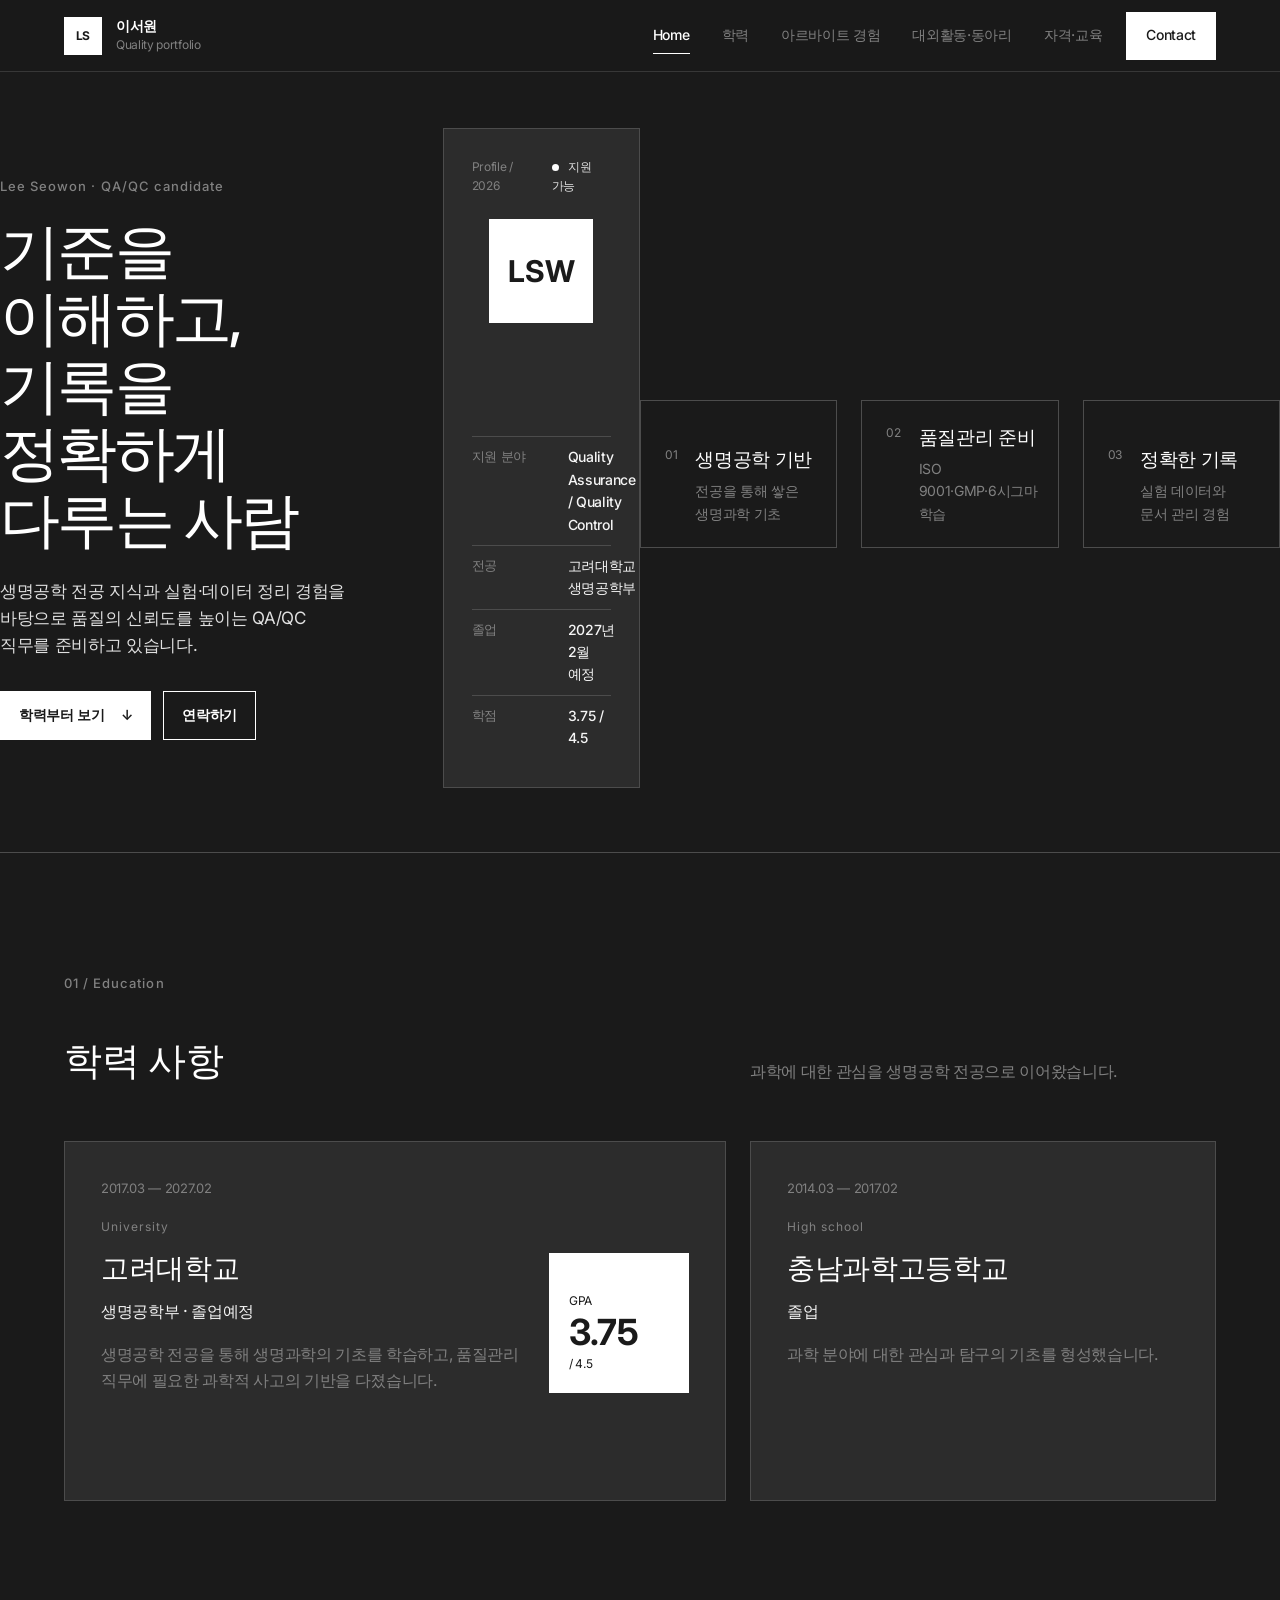
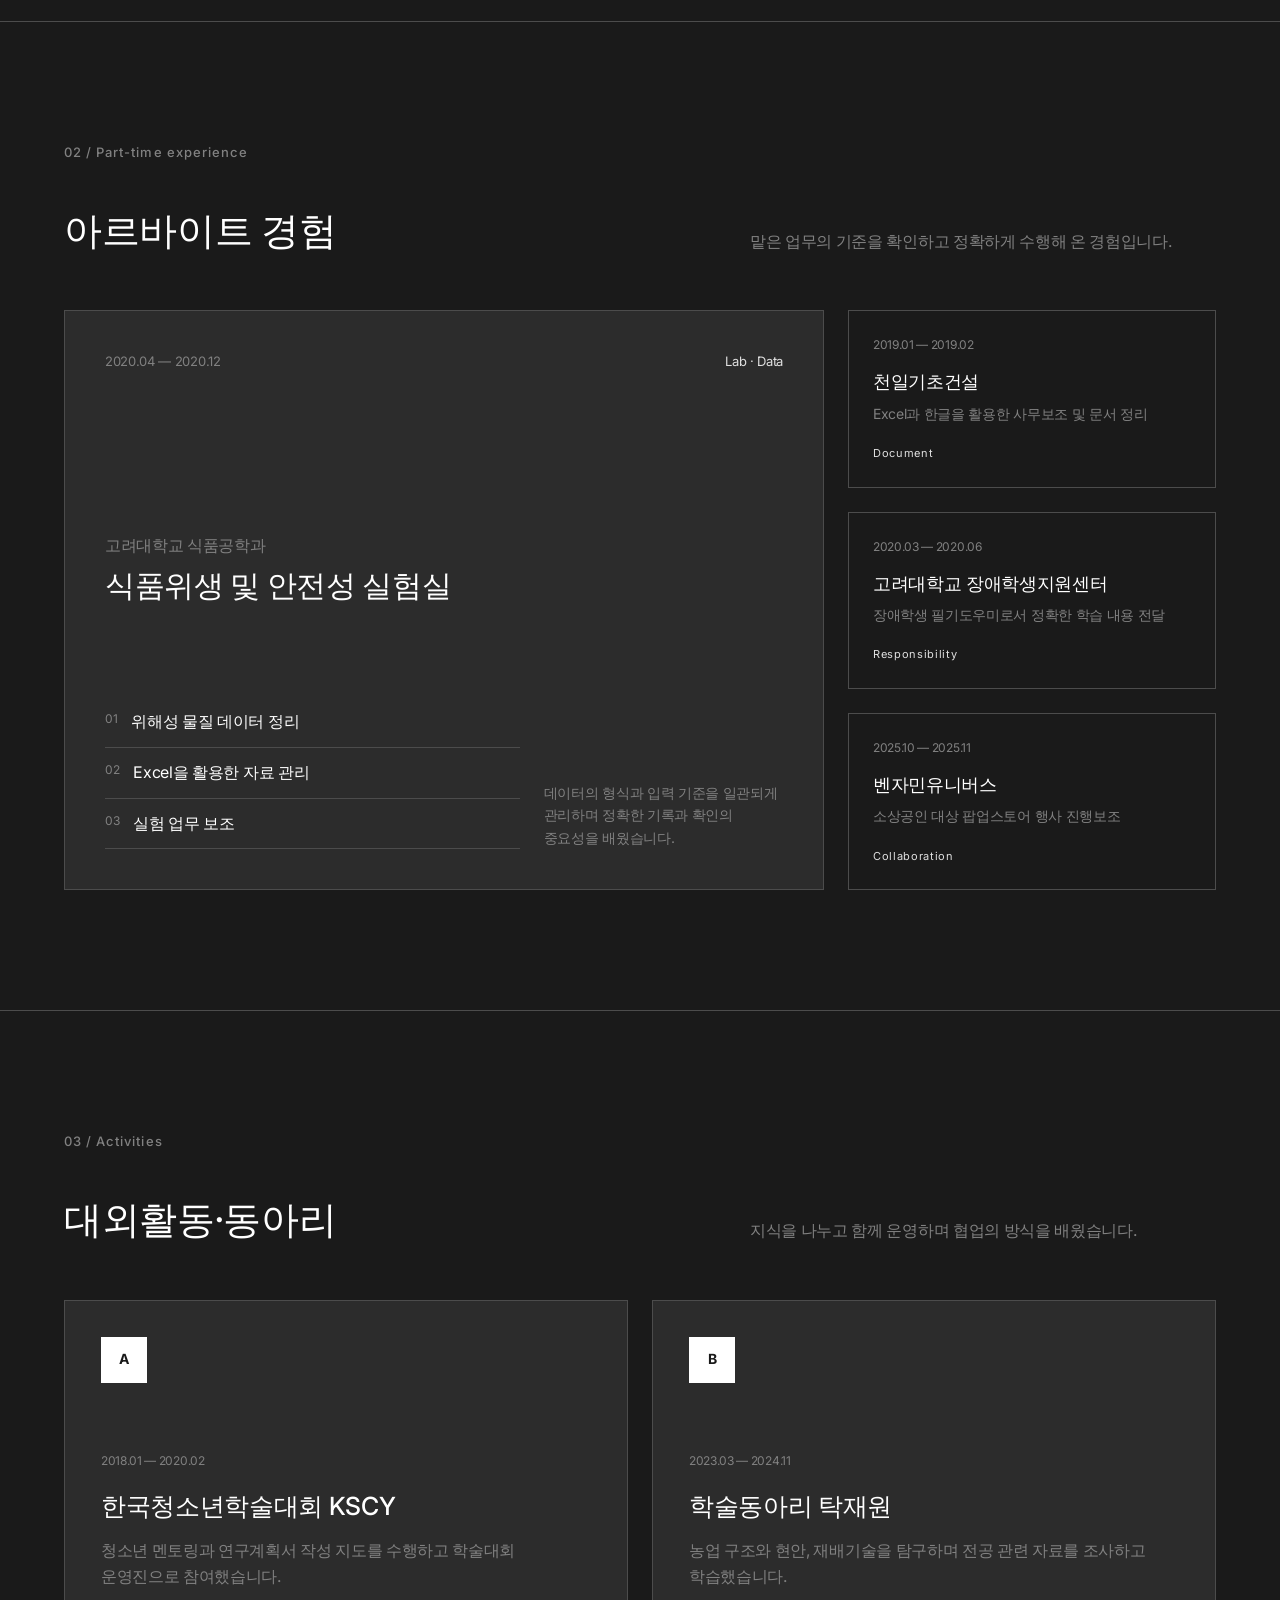
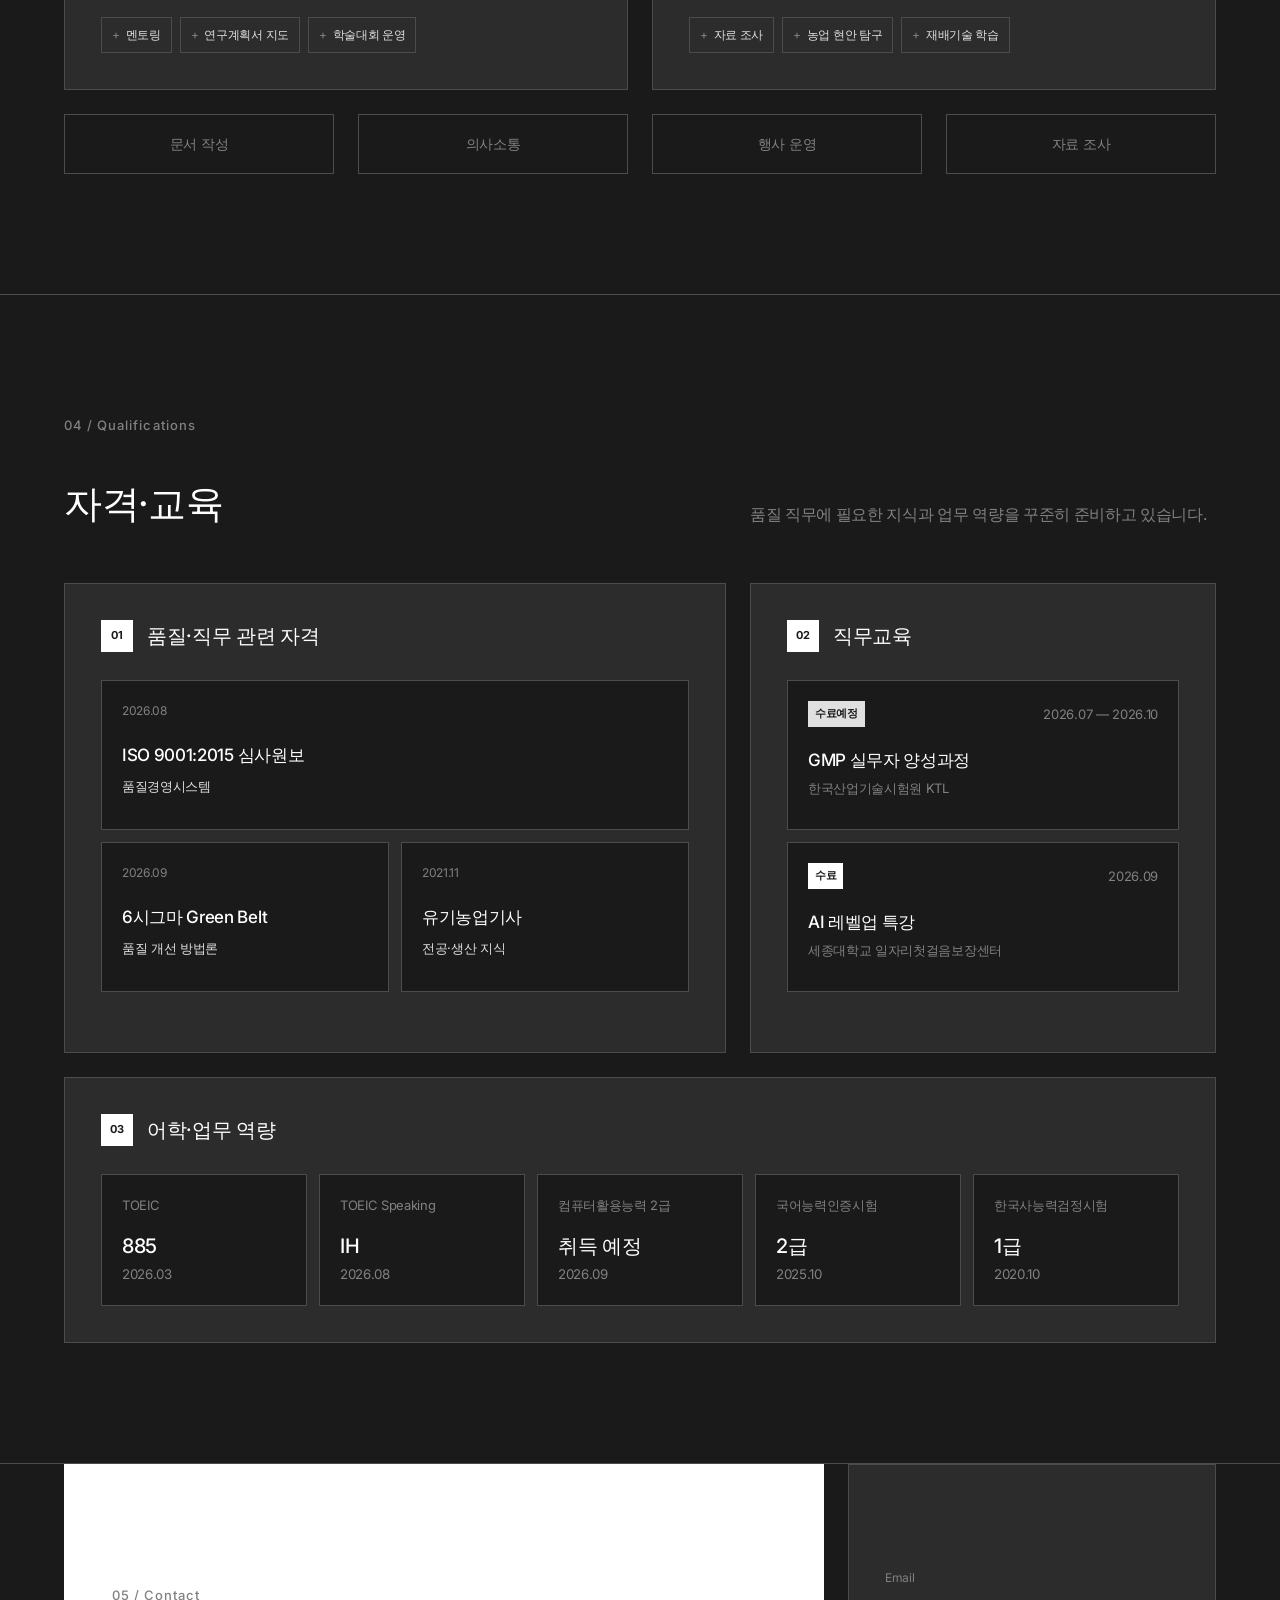
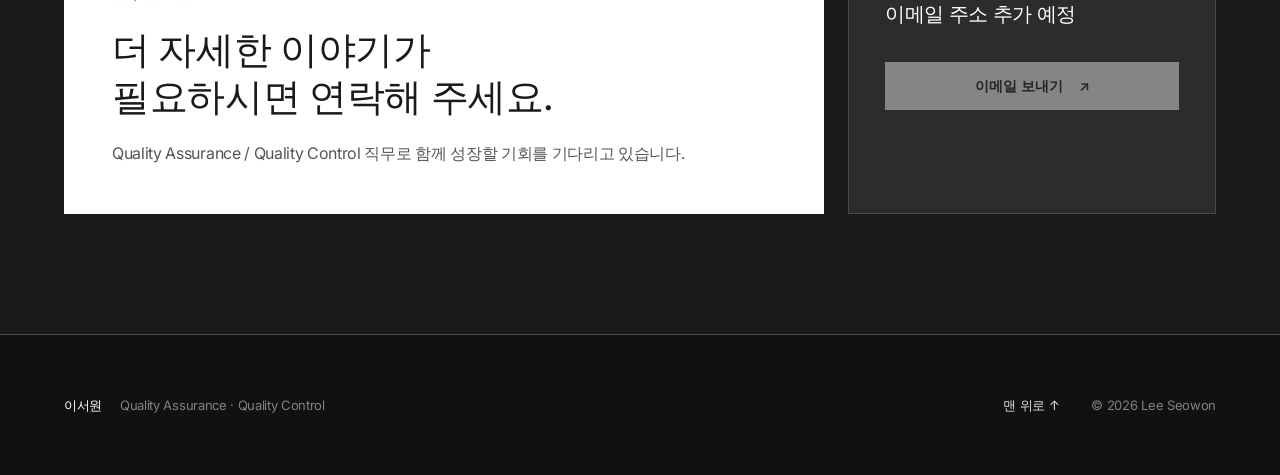
==== index.html @ 389396b2 "first" ====
<!doctype html>
<html lang="ko">
  <head>
    <meta charset="UTF-8" />
    <meta name="viewport" content="width=device-width, initial-scale=1.0" />
    <meta
      name="description"
      content="생명공학 전공과 품질 관련 교육을 바탕으로 QA/QC 직무를 준비하는 이서원의 포트폴리오입니다."
    />
    <meta name="theme-color" content="#1a1a1a" />
    <title>이서원 | QA/QC Portfolio</title>
    <link rel="preconnect" href="https://fonts.googleapis.com" />
    <link rel="preconnect" href="https://fonts.gstatic.com" crossorigin />
    <link
      href="https://fonts.googleapis.com/css2?family=Inter:wght@400;500;600;700&display=swap"
      rel="stylesheet"
    />
    <link rel="stylesheet" href="./styles.css?v=6" />
    <script src="./script.js?v=6" defer></script>
  </head>
  <body>
    <a class="skip-link" href="#main">본문으로 바로가기</a>
    <div class="reading-progress" aria-hidden="true"><span></span></div>

    <header class="site-header" id="top">
      <div class="header-inner">
        <a class="brand" href="#home" aria-label="홈으로 이동">
          <span class="brand-mark" aria-hidden="true">LS</span>
          <span class="brand-text">
            <strong>이서원</strong>
            <small>Quality portfolio</small>
          </span>
        </a>

        <button
          class="menu-toggle"
          type="button"
          aria-expanded="false"
          aria-controls="primary-navigation"
          aria-label="메뉴 열기"
        >
          <span></span><span></span>
        </button>

        <nav class="primary-nav" id="primary-navigation" aria-label="주요 메뉴">
          <a href="#home" class="active">Home</a>
          <a href="#education">학력</a>
          <a href="#experience">아르바이트 경험</a>
          <a href="#activities">대외활동·동아리</a>
          <a href="#qualifications">자격·교육</a>
          <a class="nav-contact" href="#contact">Contact</a>
        </nav>
      </div>
    </header>

    <main id="main">
      <!-- 01. HOME -->
      <section class="hero section-anchor" id="home" data-section="home">
        <div class="hero-grid" aria-hidden="true"></div>
        <div class="container hero-layout">
          <div class="hero-copy reveal">
            <p class="eyebrow"><span>Lee Seowon</span> · QA/QC candidate</p>
            <h1>
              기준을 이해하고,<br />
              <em>기록을 정확하게</em> 다루는 사람
            </h1>
            <p class="hero-description">
              생명공학 전공 지식과 실험·데이터 정리 경험을 바탕으로
              품질의 신뢰도를 높이는 QA/QC 직무를 준비하고 있습니다.
            </p>
            <div class="hero-actions">
              <a class="button button-primary" href="#education">
                학력부터 보기 <span aria-hidden="true">↓</span>
              </a>
              <a class="button button-secondary" href="#contact">연락하기</a>
            </div>
          </div>

          <aside class="profile-panel reveal" aria-label="지원자 요약">
            <div class="profile-topline">
              <span>Profile / 2026</span>
              <span class="status"><i></i> 지원 가능</span>
            </div>
            <div class="profile-monogram" aria-hidden="true">LSW</div>
            <dl class="profile-facts">
              <div><dt>지원 분야</dt><dd>Quality Assurance / Quality Control</dd></div>
              <div><dt>전공</dt><dd>고려대학교 생명공학부</dd></div>
              <div><dt>졸업</dt><dd>2027년 2월 예정</dd></div>
              <div><dt>학점</dt><dd>3.75 / 4.5</dd></div>
            </dl>
          </aside>
        </div>

        <div class="container strength-strip reveal" aria-label="핵심 역량">
          <article>
            <span>01</span>
            <div><h2>생명공학 기반</h2><p>전공을 통해 쌓은 생명과학 기초</p></div>
          </article>
          <article>
            <span>02</span>
            <div><h2>품질관리 준비</h2><p>ISO 9001·GMP·6시그마 학습</p></div>
          </article>
          <article>
            <span>03</span>
            <div><h2>정확한 기록</h2><p>실험 데이터와 문서 관리 경험</p></div>
          </article>
        </div>
      </section>

      <!-- 02. EDUCATION -->
      <section class="content-section section-anchor" id="education" data-section="education">
        <div class="container">
          <header class="section-heading reveal">
            <p class="section-number">01 / Education</p>
            <h2>학력 사항</h2>
            <p>과학에 대한 관심을 생명공학 전공으로 이어왔습니다.</p>
          </header>

          <div class="education-list">
            <article class="education-card education-primary reveal">
              <div class="education-period">2017.03 — 2027.02</div>
              <div class="education-content">
                <div class="card-label">University</div>
                <h3>고려대학교</h3>
                <p class="major">생명공학부 · 졸업예정</p>
                <p>
                  생명공학 전공을 통해 생명과학의 기초를 학습하고,
                  품질관리 직무에 필요한 과학적 사고의 기반을 다졌습니다.
                </p>
              </div>
              <div class="grade-card"><span>GPA</span><strong>3.75</strong><small>/ 4.5</small></div>
            </article>

            <article class="education-card reveal">
              <div class="education-period">2014.03 — 2017.02</div>
              <div class="education-content">
                <div class="card-label">High school</div>
                <h3>충남과학고등학교</h3>
                <p class="major">졸업</p>
                <p>과학 분야에 대한 관심과 탐구의 기초를 형성했습니다.</p>
              </div>
            </article>
          </div>
        </div>
      </section>

      <!-- 03. PART-TIME EXPERIENCE -->
      <section class="content-section section-anchor section-dark" id="experience" data-section="experience">
        <div class="container">
          <header class="section-heading reveal">
            <p class="section-number">02 / Part-time experience</p>
            <h2>아르바이트 경험</h2>
            <p>맡은 업무의 기준을 확인하고 정확하게 수행해 온 경험입니다.</p>
          </header>

          <div class="experience-bento">
          <article class="featured-experience reveal">
            <div class="featured-meta">
              <span>2020.04 — 2020.12</span>
              <span>Lab · Data</span>
            </div>
            <div class="featured-title">
              <p>고려대학교 식품공학과</p>
              <h3>식품위생 및 안전성 실험실</h3>
            </div>
            <ul class="task-list">
              <li><span>01</span>위해성 물질 데이터 정리</li>
              <li><span>02</span>Excel을 활용한 자료 관리</li>
              <li><span>03</span>실험 업무 보조</li>
            </ul>
            <p class="experience-note">
              데이터의 형식과 입력 기준을 일관되게 관리하며 정확한 기록과 확인의 중요성을 배웠습니다.
            </p>
          </article>

          <div class="experience-grid">
            <article class="experience-card reveal">
              <p class="period">2019.01 — 2019.02</p>
              <h3>천일기초건설</h3>
              <p>Excel과 한글을 활용한 사무보조 및 문서 정리</p>
              <span class="tag">Document</span>
            </article>
            <article class="experience-card reveal">
              <p class="period">2020.03 — 2020.06</p>
              <h3>고려대학교 장애학생지원센터</h3>
              <p>장애학생 필기도우미로서 정확한 학습 내용 전달</p>
              <span class="tag">Responsibility</span>
            </article>
            <article class="experience-card reveal">
              <p class="period">2025.10 — 2025.11</p>
              <h3>벤자민유니버스</h3>
              <p>소상공인 대상 팝업스토어 행사 진행보조</p>
              <span class="tag">Collaboration</span>
            </article>
          </div>
          </div>
        </div>
      </section>

      <!-- 04. ACTIVITIES -->
      <section class="content-section section-anchor" id="activities" data-section="activities">
        <div class="container">
          <header class="section-heading reveal">
            <p class="section-number">03 / Activities</p>
            <h2>대외활동·동아리</h2>
            <p>지식을 나누고 함께 운영하며 협업의 방식을 배웠습니다.</p>
          </header>

          <div class="activity-list">
            <article class="activity-card reveal">
              <div class="activity-index">A</div>
              <div class="activity-main">
                <p class="period">2018.01 — 2020.02</p>
                <h3>한국청소년학술대회 KSCY</h3>
                <p>청소년 멘토링과 연구계획서 작성 지도를 수행하고 학술대회 운영진으로 참여했습니다.</p>
              </div>
              <ul>
                <li>멘토링</li>
                <li>연구계획서 지도</li>
                <li>학술대회 운영</li>
              </ul>
            </article>

            <article class="activity-card reveal">
              <div class="activity-index">B</div>
              <div class="activity-main">
                <p class="period">2023.03 — 2024.11</p>
                <h3>학술동아리 탁재원</h3>
                <p>농업 구조와 현안, 재배기술을 탐구하며 전공 관련 자료를 조사하고 학습했습니다.</p>
              </div>
              <ul>
                <li>자료 조사</li>
                <li>농업 현안 탐구</li>
                <li>재배기술 학습</li>
              </ul>
            </article>
          </div>

          <div class="capability-row reveal" aria-label="활동을 통해 쌓은 역량">
            <span>문서 작성</span><span>의사소통</span><span>행사 운영</span><span>자료 조사</span>
          </div>
        </div>
      </section>

      <!-- 05. QUALIFICATIONS -->
      <section class="content-section section-anchor section-soft" id="qualifications" data-section="qualifications">
        <div class="container">
          <header class="section-heading reveal">
            <p class="section-number">04 / Qualifications</p>
            <h2>자격·교육</h2>
            <p>품질 직무에 필요한 지식과 업무 역량을 꾸준히 준비하고 있습니다.</p>
          </header>

          <div class="qualification-layout">
            <section class="qualification-group reveal">
              <div class="group-heading"><span>01</span><h3>품질·직무 관련 자격</h3></div>
              <div class="credential-grid">
                <article><p>2026.08</p><h4>ISO 9001:2015 심사원보</h4><span>품질경영시스템</span></article>
                <article><p>2026.09</p><h4>6시그마 Green Belt</h4><span>품질 개선 방법론</span></article>
                <article><p>2021.11</p><h4>유기농업기사</h4><span>전공·생산 지식</span></article>
              </div>
            </section>

            <section class="qualification-group reveal">
              <div class="group-heading"><span>02</span><h3>직무교육</h3></div>
              <div class="training-grid">
                <article>
                  <div><span class="status-badge in-progress">수료예정</span><p>2026.07 — 2026.10</p></div>
                  <h4>GMP 실무자 양성과정</h4><p>한국산업기술시험원 KTL</p>
                </article>
                <article>
                  <div><span class="status-badge complete">수료</span><p>2026.09</p></div>
                  <h4>AI 레벨업 특강</h4><p>세종대학교 일자리첫걸음보장센터</p>
                </article>
              </div>
            </section>

            <section class="qualification-group reveal">
              <div class="group-heading"><span>03</span><h3>어학·업무 역량</h3></div>
              <div class="skill-table" role="table" aria-label="어학 및 업무 역량">
                <div role="row"><span role="cell">TOEIC</span><strong role="cell">885</strong><small role="cell">2026.03</small></div>
                <div role="row"><span role="cell">TOEIC Speaking</span><strong role="cell">IH</strong><small role="cell">2026.08</small></div>
                <div role="row"><span role="cell">컴퓨터활용능력 2급</span><strong role="cell">취득 예정</strong><small role="cell">2026.09</small></div>
                <div role="row"><span role="cell">국어능력인증시험</span><strong role="cell">2급</strong><small role="cell">2025.10</small></div>
                <div role="row"><span role="cell">한국사능력검정시험</span><strong role="cell">1급</strong><small role="cell">2020.10</small></div>
              </div>
            </section>
          </div>
        </div>
      </section>

      <!-- 06. CONTACT -->
      <section class="contact-section section-anchor" id="contact" data-section="contact">
        <div class="container contact-layout">
          <div class="contact-copy reveal">
            <p class="section-number">05 / Contact</p>
            <h2>더 자세한 이야기가<br />필요하시면 연락해 주세요.</h2>
            <p>Quality Assurance / Quality Control 직무로 함께 성장할 기회를 기다리고 있습니다.</p>
          </div>
          <div class="contact-card reveal">
            <p class="contact-label">Email</p>
            <p class="contact-email" id="contact-email">이메일 주소 추가 예정</p>
            <button class="button button-primary" id="email-button" type="button" disabled>
              이메일 보내기 <span aria-hidden="true">↗</span>
            </button>
          </div>
        </div>
      </section>
    </main>

    <footer class="site-footer">
      <div class="container footer-inner">
        <div><strong>이서원</strong><span>Quality Assurance · Quality Control</span></div>
        <a href="#home">맨 위로 ↑</a>
        <p>© <span id="current-year">2026</span> Lee Seowon</p>
      </div>
    </footer>
  </body>
</html>
---- styles.css ----
:root {
  --ism-color-1: #ffffff;
  --ism-color-2: #1a1a1a;
  --ism-color-3: #f5f5f5;
  --ism-color-4: #e0e0e0;
  --ism-color-background: #1a1a1a;
  --ism-color-foreground: #ffffff;
  --ism-color-accent: #f5f5f5;
  --ism-color-surface: #2c2c2c;
  --ism-color-muted: #818181;
  --ism-color-border: #4c4c4c;
  --ism-gutter: 24px;
  --ism-space-min: 32px;
  --ism-space-max: 64px;
  --ism-page-margin: 5vw;
  --ism-line-height: 1.6;
  --ism-letter-spacing: -0.02em;
  --ism-motion-duration: 300ms;
  --ism-motion-easing: cubic-bezier(0.4, 0, 0.2, 1);
  --header-height: 72px;
  --content-max: 1440px;
}

* { box-sizing: border-box; }
html { scroll-behavior: smooth; }

body {
  margin: 0;
  color: var(--ism-color-foreground);
  background: var(--ism-color-background);
  font-family: Inter, Arial, sans-serif;
  font-size: 16px;
  line-height: var(--ism-line-height);
  letter-spacing: var(--ism-letter-spacing);
  word-break: keep-all;
}

body.menu-open { overflow: hidden; }
a { color: inherit; text-decoration: none; }
button, a { -webkit-tap-highlight-color: transparent; }

:focus-visible {
  outline: 2px solid var(--ism-color-1);
  outline-offset: 4px;
}

.skip-link {
  position: fixed;
  left: var(--ism-space-min);
  top: -80px;
  z-index: 1001;
  padding: 10px 16px;
  color: var(--ism-color-2);
  background: var(--ism-color-1);
}

.skip-link:focus { top: 16px; }

.reading-progress {
  position: fixed;
  inset: 0 0 auto;
  z-index: 1002;
  height: 2px;
  pointer-events: none;
}

.reading-progress span {
  display: block;
  width: 0;
  height: 100%;
  background: var(--ism-color-1);
  transition: width 80ms linear;
}

.container {
  width: min(calc(100% - (var(--ism-page-margin) * 2)), var(--content-max));
  margin-inline: auto;
}

.section-anchor { scroll-margin-top: var(--header-height); }

.site-header {
  position: fixed;
  inset: 0 0 auto;
  z-index: 100;
  height: var(--header-height);
  color: var(--ism-color-foreground);
  background: rgba(26, 26, 26, 0.9);
  border-bottom: 1px solid rgba(255, 255, 255, 0.13);
  backdrop-filter: blur(18px);
}

.header-inner {
  width: min(calc(100% - (var(--ism-page-margin) * 2)), var(--content-max));
  height: 100%;
  margin-inline: auto;
  display: flex;
  align-items: center;
  justify-content: space-between;
  gap: var(--ism-gutter);
}

.brand {
  min-height: 48px;
  display: inline-flex;
  align-items: center;
  gap: 14px;
  flex: none;
}

.brand-mark {
  display: grid;
  place-items: center;
  width: 38px;
  height: 38px;
  color: var(--ism-color-2);
  background: var(--ism-color-1);
  font-size: 12px;
  font-weight: 700;
}

.brand-text { display: grid; line-height: 1.2; }
.brand-text strong { font-size: 14px; font-weight: 600; }
.brand-text small { margin-top: 3px; color: var(--ism-color-muted); font-size: 12px; }

.primary-nav { display: flex; align-items: center; }

.primary-nav a {
  position: relative;
  min-height: 48px;
  padding: 0 16px;
  display: inline-flex;
  align-items: center;
  color: var(--ism-color-muted);
  font-size: 14px;
  font-weight: 500;
  white-space: nowrap;
  transition:
    color var(--ism-motion-duration) var(--ism-motion-easing),
    background-color var(--ism-motion-duration) var(--ism-motion-easing);
}

.primary-nav a::after {
  content: "";
  position: absolute;
  left: 16px;
  right: 16px;
  bottom: 6px;
  height: 1px;
  background: transparent;
}

.primary-nav a:hover { color: var(--ism-color-1); background: rgba(255, 255, 255, 0.05); }
.primary-nav a.active { color: var(--ism-color-1); }
.primary-nav a.active::after { background: var(--ism-color-1); }

.primary-nav .nav-contact {
  margin-left: 8px;
  padding-inline: 20px;
  color: var(--ism-color-2);
  background: var(--ism-color-1);
}

.primary-nav .nav-contact:hover { color: var(--ism-color-2); background: var(--ism-color-4); }
.primary-nav .nav-contact::after { display: none; }
.menu-toggle { display: none; }

.hero {
  position: relative;
  min-height: auto;
  padding: calc(var(--header-height) + 56px) 0 64px;
  display: flex;
  align-items: center;
  background: var(--ism-color-background);
  border-bottom: 1px solid var(--ism-color-border);
}

.hero::after, .hero-grid { display: none; }

.hero-layout,
.strength-strip,
.education-list,
.experience-bento,
.activity-list,
.qualification-layout,
.contact-layout {
  display: grid;
  grid-template-columns: repeat(12, minmax(0, 1fr));
  gap: var(--ism-gutter);
}

.hero-layout { align-items: stretch; }

.hero-copy {
  grid-column: span 8;
  min-height: 390px;
  padding: 48px clamp(40px, 5vw, 72px) 48px 0;
  display: flex;
  flex-direction: column;
  align-items: flex-start;
  justify-content: center;
}

.eyebrow,
.section-number {
  margin: 0 0 20px;
  color: var(--ism-color-muted);
  font-size: 13px;
  font-weight: 500;
  letter-spacing: 0.08em;
}

.hero .eyebrow,
.hero .eyebrow span { color: var(--ism-color-muted); }

.hero h1 {
  max-width: 840px;
  margin: 0;
  font-size: clamp(46px, 4.7vw, 66px);
  font-weight: 500;
  line-height: 1.12;
  letter-spacing: -0.045em;
}

.hero h1 em { color: var(--ism-color-1); font-style: normal; font-weight: 300; }

.hero-description {
  max-width: 640px;
  margin: 24px 0 0;
  color: var(--ism-color-4);
  font-size: 17px;
}

.hero-actions { display: flex; flex-wrap: wrap; gap: 12px; margin-top: 32px; }

.button {
  min-height: 48px;
  padding: 12px 18px;
  border: 1px solid var(--ism-color-1);
  border-radius: 0;
  display: inline-flex;
  align-items: center;
  justify-content: center;
  gap: 16px;
  font: inherit;
  font-size: 14px;
  font-weight: 600;
  cursor: pointer;
  transition:
    color var(--ism-motion-duration) var(--ism-motion-easing),
    background-color var(--ism-motion-duration) var(--ism-motion-easing),
    transform var(--ism-motion-duration) var(--ism-motion-easing);
}

.button:hover { transform: translateY(-2px); }
.button-primary { color: var(--ism-color-2); background: var(--ism-color-1); }
.button-primary:hover { color: var(--ism-color-2); background: var(--ism-color-4); }
.button-secondary { color: var(--ism-color-1); background: transparent; }
.button-secondary:hover { color: var(--ism-color-2); background: var(--ism-color-1); }
.button:disabled { cursor: not-allowed; opacity: 0.42; transform: none; }

.profile-panel {
  grid-column: span 4;
  min-height: 390px;
  padding: 28px;
  display: flex;
  flex-direction: column;
  background: var(--ism-color-surface);
  border: 1px solid var(--ism-color-border);
  transition: border-color var(--ism-motion-duration) var(--ism-motion-easing);
}

.profile-panel:hover { border-color: var(--ism-color-4); }
.profile-panel::before { display: none; }
.profile-topline { display: flex; justify-content: space-between; gap: 16px; color: var(--ism-color-muted); font-size: 12px; }
.status { color: var(--ism-color-4); }
.status i { display: inline-block; width: 7px; height: 7px; margin-right: 7px; background: var(--ism-color-1); border-radius: 50%; }

.profile-monogram {
  display: grid;
  place-items: center;
  width: 104px;
  height: 104px;
  margin: 24px auto;
  color: var(--ism-color-2);
  background: var(--ism-color-1);
  font-size: 30px;
  font-weight: 700;
}

.profile-facts { margin: auto 0 0; }
.profile-facts div { display: grid; grid-template-columns: 84px 1fr; gap: 12px; padding: 9px 0; border-top: 1px solid var(--ism-color-border); }
.profile-facts dt { color: var(--ism-color-muted); font-size: 13px; }
.profile-facts dd { margin: 0; color: var(--ism-color-3); font-size: 14px; font-weight: 500; }

.strength-strip { grid-column: 1 / -1; margin-top: 32px; }

.strength-strip article {
  grid-column: span 4;
  min-height: 112px;
  padding: 22px 24px;
  display: grid;
  grid-template-columns: auto 1fr;
  align-content: end;
  gap: 18px;
  background: transparent;
  border: 1px solid var(--ism-color-border);
  transition:
    background-color var(--ism-motion-duration) var(--ism-motion-easing),
    border-color var(--ism-motion-duration) var(--ism-motion-easing);
}

.strength-strip article:hover { background: var(--ism-color-surface); border-color: var(--ism-color-4); }
.strength-strip article > span { color: var(--ism-color-muted); font-size: 12px; }
.strength-strip h2 { margin: 0; font-size: 19px; font-weight: 500; }
.strength-strip p { margin: 5px 0 0; color: var(--ism-color-muted); font-size: 14px; }

.content-section {
  padding: 120px 0;
  color: var(--ism-color-foreground);
  background: var(--ism-color-background);
  border-bottom: 1px solid var(--ism-color-border);
}

.section-dark, .section-soft { color: var(--ism-color-foreground); background: var(--ism-color-background); }

.section-heading {
  display: grid;
  grid-template-columns: repeat(12, minmax(0, 1fr));
  gap: var(--ism-gutter);
  align-items: end;
  margin-bottom: 56px;
}

.section-heading .section-number { grid-column: 1 / -1; }
.section-heading h2 { grid-column: span 7; margin: 0; font-size: 38px; font-weight: 500; line-height: 1.25; }
.section-heading > p:last-child { grid-column: span 5; margin: 0; color: var(--ism-color-muted); font-size: 16px; }
.section-dark .section-heading > p:last-child { color: var(--ism-color-muted); }

.education-list { align-items: stretch; }

.education-card {
  min-height: 360px;
  padding: 36px;
  display: grid;
  align-content: start;
  gap: 18px;
  background: var(--ism-color-surface);
  border: 1px solid var(--ism-color-border);
  transition: border-color var(--ism-motion-duration) var(--ism-motion-easing);
}

.education-card:first-child { grid-column: span 7; grid-template-columns: 1fr auto; }
.education-card:last-child { grid-column: span 5; }
.education-card:hover { border-color: var(--ism-color-4); }
.education-period { grid-column: 1 / -1; color: var(--ism-color-muted); font-size: 13px; }
.card-label { margin-bottom: 10px; color: var(--ism-color-muted); font-size: 12px; letter-spacing: 0.08em; }
.education-content h3 { margin: 0; font-size: 28px; font-weight: 500; }
.education-content .major { margin: 8px 0 18px; color: var(--ism-color-3); font-weight: 500; }
.education-content > p:last-child { max-width: 620px; margin: 0; color: var(--ism-color-muted); }

.grade-card {
  width: 140px;
  min-height: 140px;
  padding: 20px;
  display: flex;
  flex-direction: column;
  justify-content: flex-end;
  align-self: end;
  color: var(--ism-color-2);
  background: var(--ism-color-1);
}

.grade-card span, .grade-card small { display: block; font-size: 12px; }
.grade-card strong { display: block; margin: 4px 0; font-size: 36px; line-height: 1; }

.experience-bento { align-items: stretch; }

.featured-experience {
  grid-column: span 8;
  min-height: 580px;
  padding: 40px;
  display: grid;
  grid-template-columns: repeat(8, minmax(0, 1fr));
  gap: var(--ism-gutter);
  background: var(--ism-color-surface);
  border: 1px solid var(--ism-color-border);
}

.featured-meta { grid-column: 1 / -1; display: flex; justify-content: space-between; color: var(--ism-color-muted); font-size: 13px; }
.featured-meta span:last-child { color: var(--ism-color-4); }
.featured-title { grid-column: 1 / -1; align-self: end; }
.featured-title p { margin: 0 0 8px; color: var(--ism-color-muted); }
.featured-title h3 { max-width: 560px; margin: 0; font-size: 30px; font-weight: 500; line-height: 1.3; }
.task-list { grid-column: 1 / 6; align-self: end; margin: 0; padding: 0; list-style: none; }
.task-list li { display: flex; gap: 14px; padding: 12px 0; border-bottom: 1px solid var(--ism-color-border); }
.task-list span { color: var(--ism-color-muted); font-size: 12px; }
.experience-note { grid-column: 6 / 9; align-self: end; margin: 0; color: var(--ism-color-muted); font-size: 14px; }

.experience-grid { grid-column: span 4; display: grid; grid-template-columns: 1fr; gap: var(--ism-gutter); }

.experience-card {
  min-height: 177px;
  padding: 24px;
  display: flex;
  flex-direction: column;
  background: transparent;
  border: 1px solid var(--ism-color-border);
  transition:
    background-color var(--ism-motion-duration) var(--ism-motion-easing),
    border-color var(--ism-motion-duration) var(--ism-motion-easing);
}

.experience-card:hover { background: var(--ism-color-surface); border-color: var(--ism-color-4); }
.period { margin: 0 0 16px; color: var(--ism-color-muted); font-size: 12px; }
.section-dark .period { color: var(--ism-color-muted); }
.experience-card h3 { margin: 0 0 8px; font-size: 18px; font-weight: 500; line-height: 1.35; }
.experience-card p:not(.period) { margin: 0; color: var(--ism-color-muted); font-size: 14px; }
.tag { align-self: flex-start; margin-top: auto; padding-top: 12px; color: var(--ism-color-4); font-size: 11px; letter-spacing: 0.06em; }

.activity-list { align-items: stretch; }

.activity-card {
  grid-column: span 6;
  min-height: 390px;
  padding: 36px;
  display: flex;
  flex-direction: column;
  background: var(--ism-color-surface);
  border: 1px solid var(--ism-color-border);
  transition: border-color var(--ism-motion-duration) var(--ism-motion-easing);
}

.activity-card:hover { border-color: var(--ism-color-4); }
.activity-index { display: grid; place-items: center; width: 46px; height: 46px; margin-bottom: auto; color: var(--ism-color-2); background: var(--ism-color-1); font-size: 14px; font-weight: 700; }
.activity-main { margin-top: 64px; }
.activity-main h3 { margin: 0 0 12px; font-size: 25px; font-weight: 500; }
.activity-main > p:last-child { max-width: 600px; margin: 0; color: var(--ism-color-muted); }
.activity-card ul { display: flex; flex-wrap: wrap; gap: 8px; margin: 28px 0 0; padding: 0; list-style: none; }
.activity-card li { padding: 7px 10px; color: var(--ism-color-4); border: 1px solid var(--ism-color-border); font-size: 12px; }
.activity-card li::before { content: "+"; margin-right: 6px; color: var(--ism-color-muted); }

.capability-row { display: grid; grid-template-columns: repeat(4, 1fr); gap: var(--ism-gutter); margin-top: var(--ism-gutter); }
.capability-row span { padding: 18px; color: var(--ism-color-muted); border: 1px solid var(--ism-color-border); font-size: 14px; text-align: center; }

.qualification-layout { align-items: start; }
.qualification-group { padding: 36px; background: var(--ism-color-surface); border: 1px solid var(--ism-color-border); }
.qualification-group:nth-child(1) { grid-column: span 7; min-height: 470px; }
.qualification-group:nth-child(2) { grid-column: span 5; min-height: 470px; }
.qualification-group:nth-child(3) { grid-column: span 12; }

.group-heading { display: flex; align-items: center; gap: 14px; margin-bottom: 28px; }
.group-heading span { display: grid; place-items: center; width: 32px; height: 32px; color: var(--ism-color-2); background: var(--ism-color-1); font-size: 11px; font-weight: 700; }
.group-heading h3 { margin: 0; font-size: 20px; font-weight: 500; }

.credential-grid, .training-grid { display: grid; gap: 12px; }
.credential-grid { grid-template-columns: repeat(2, 1fr); }
.credential-grid article, .training-grid article { min-height: 150px; padding: 20px; background: var(--ism-color-background); border: 1px solid var(--ism-color-border); }
.credential-grid article:first-child { grid-column: span 2; }
.credential-grid article > p { margin: 0 0 24px; color: var(--ism-color-muted); font-size: 12px; }
.credential-grid h4, .training-grid h4 { margin: 0 0 6px; font-size: 17px; font-weight: 500; line-height: 1.35; }
.credential-grid span { color: var(--ism-color-4); font-size: 13px; }
.training-grid { grid-template-columns: 1fr; }
.training-grid article > div { display: flex; align-items: center; justify-content: space-between; gap: 8px; margin-bottom: 22px; }
.training-grid p { margin: 0; color: var(--ism-color-muted); font-size: 13px; }
.status-badge { padding: 4px 7px; color: var(--ism-color-2); background: var(--ism-color-4); font-size: 11px; font-weight: 700; }
.status-badge.in-progress { color: var(--ism-color-2); background: var(--ism-color-4); }
.status-badge.complete { color: var(--ism-color-2); background: var(--ism-color-1); }

.skill-table { display: grid; grid-template-columns: repeat(5, 1fr); gap: 12px; }
.skill-table > div { min-height: 132px; padding: 20px; display: flex; flex-direction: column; background: var(--ism-color-background); border: 1px solid var(--ism-color-border); }
.skill-table > div:nth-child(even) { background: var(--ism-color-background); }
.skill-table span { color: var(--ism-color-muted); font-size: 13px; }
.skill-table strong { margin-top: auto; color: var(--ism-color-1); font-size: 20px; font-weight: 500; }
.skill-table small { margin-top: 2px; color: var(--ism-color-muted); text-align: left; }

.contact-section { padding: 0 0 120px; color: var(--ism-color-foreground); background: var(--ism-color-background); }
.contact-copy {
  grid-column: span 8;
  min-height: 350px;
  padding: 48px;
  display: flex;
  flex-direction: column;
  justify-content: flex-end;
  color: var(--ism-color-2);
  background: var(--ism-color-1);
}

.contact-copy .section-number { color: var(--ism-color-muted); }
.contact-copy h2 { max-width: 650px; margin: 0; font-size: 38px; font-weight: 500; line-height: 1.25; }
.contact-copy > p:last-child { max-width: 600px; margin: 20px 0 0; color: #555; }
.contact-card { grid-column: span 4; min-height: 350px; padding: 36px; display: flex; flex-direction: column; justify-content: center; background: var(--ism-color-surface); border: 1px solid var(--ism-color-border); }
.contact-label { margin: 0 0 10px; color: var(--ism-color-muted); font-size: 12px; }
.contact-email { margin: 0 0 32px; font-size: 20px; font-weight: 500; }
.contact-card .button { width: 100%; }

.site-footer { padding: 48px 0; color: var(--ism-color-muted); background: #111; border-top: 1px solid var(--ism-color-border); }
.footer-inner { display: grid; grid-template-columns: 1fr auto auto; gap: 32px; align-items: center; font-size: 13px; }
.footer-inner div { display: flex; align-items: center; gap: 18px; }
.footer-inner strong { color: var(--ism-color-1); font-weight: 500; }
.footer-inner p { margin: 0; }
.footer-inner a { min-height: 44px; display: inline-flex; align-items: center; color: var(--ism-color-4); }

.reveal {
  opacity: 0;
  transform: translateY(14px);
  transition:
    opacity var(--ism-motion-duration) var(--ism-motion-easing),
    transform var(--ism-motion-duration) var(--ism-motion-easing);
}

.reveal.visible { opacity: 1; transform: none; }

@media (max-width: 1120px) {
  .brand-text small { display: none; }
  .primary-nav a { padding-inline: 10px; font-size: 13px; }
  .hero-copy { grid-column: span 7; padding-right: 4vw; }
  .profile-panel { grid-column: span 5; }
  .featured-experience { grid-column: span 7; }
  .experience-grid { grid-column: span 5; }
  .qualification-group:nth-child(1), .qualification-group:nth-child(2) { grid-column: span 6; }
  .skill-table { grid-template-columns: repeat(3, 1fr); }
}

@media (max-width: 880px) {
  .menu-toggle {
    position: relative;
    z-index: 3;
    width: 48px;
    height: 48px;
    padding: 0;
    border: 0;
    display: grid;
    place-content: center;
    gap: 7px;
    color: var(--ism-color-foreground);
    background: transparent;
  }

  .menu-toggle span { width: 21px; height: 1px; background: var(--ism-color-1); transition: transform var(--ism-motion-duration) var(--ism-motion-easing); }
  .menu-toggle[aria-expanded="true"] span:first-child { transform: translateY(4px) rotate(45deg); }
  .menu-toggle[aria-expanded="true"] span:last-child { transform: translateY(-4px) rotate(-45deg); }
  .primary-nav {
    position: fixed;
    inset: var(--header-height) 0 0;
    z-index: 2;
    padding: var(--ism-space-min) var(--ism-page-margin);
    display: flex;
    flex-direction: column;
    align-items: stretch;
    gap: 4px;
    background: var(--ism-color-background);
    opacity: 0;
    visibility: hidden;
    transform: translateY(-10px);
    transition:
      opacity var(--ism-motion-duration) var(--ism-motion-easing),
      visibility var(--ism-motion-duration) var(--ism-motion-easing),
      transform var(--ism-motion-duration) var(--ism-motion-easing);
  }

  .primary-nav.open { opacity: 1; visibility: visible; transform: none; }
  .primary-nav a { min-height: 52px; padding-inline: 16px; font-size: 18px; border-bottom: 1px solid var(--ism-color-border); }
  .primary-nav .nav-contact { margin: 16px 0 0; justify-content: center; border: 0; }
  .hero { min-height: auto; }
  .hero-copy, .profile-panel { grid-column: span 12; }
  .hero-copy { min-height: 360px; padding-right: 0; }
  .profile-panel { min-height: 350px; }
  .education-card:first-child, .education-card:last-child { grid-column: span 12; }
  .featured-experience, .experience-grid { grid-column: span 12; }
  .experience-grid { grid-template-columns: repeat(3, 1fr); }
  .activity-card { grid-column: span 12; min-height: 340px; }
  .qualification-group:nth-child(1), .qualification-group:nth-child(2), .qualification-group:nth-child(3) { grid-column: span 12; min-height: auto; }
  .contact-copy, .contact-card { grid-column: span 12; }
}

@media (max-width: 672px) {
  :root { --ism-page-margin: 24px; --ism-gutter: 16px; }
  body { word-break: normal; }
  .hero { padding: calc(var(--header-height) + 40px) 0 48px; }
  .hero h1 { font-size: 40px; }
  .hero-actions { width: 100%; }
  .hero-actions .button { width: 100%; }
  .profile-panel { padding: 24px; }
  .profile-monogram { width: 112px; height: 112px; }
  .strength-strip { margin-top: 32px; }
  .strength-strip article { grid-column: span 12; min-height: 120px; }
  .content-section { padding: 80px 0; }
  .section-heading { gap: 12px; margin-bottom: 32px; }
  .section-heading h2, .section-heading > p:last-child { grid-column: span 12; }
  .section-heading h2 { font-size: 32px; }
  .education-card:first-child { grid-template-columns: 1fr; }
  .grade-card { width: 100%; min-height: 110px; }
  .featured-experience { min-height: 600px; padding: 28px; }
  .task-list, .experience-note { grid-column: 1 / -1; }
  .experience-grid { grid-template-columns: 1fr; }
  .activity-card { padding: 28px; }
  .activity-main { margin-top: 48px; }
  .capability-row { grid-template-columns: repeat(2, 1fr); gap: 12px; }
  .qualification-group { padding: 24px; }
  .credential-grid { grid-template-columns: 1fr; }
  .credential-grid article:first-child { grid-column: auto; }
  .skill-table { grid-template-columns: 1fr; }
  .contact-section { padding-bottom: 80px; }
  .contact-copy, .contact-card { min-height: 300px; padding: 28px; }
  .contact-copy h2 { font-size: 32px; }
  .footer-inner { grid-template-columns: 1fr; gap: 12px; }
  .footer-inner div { display: grid; gap: 2px; }
}

@media (prefers-reduced-motion: reduce) {
  html { scroll-behavior: auto; }
  *, *::before, *::after {
    scroll-behavior: auto !important;
    transition-duration: 0.01ms !important;
    animation-duration: 0.01ms !important;
    animation-iteration-count: 1 !important;
  }
  .reveal { opacity: 1; transform: none; }
}
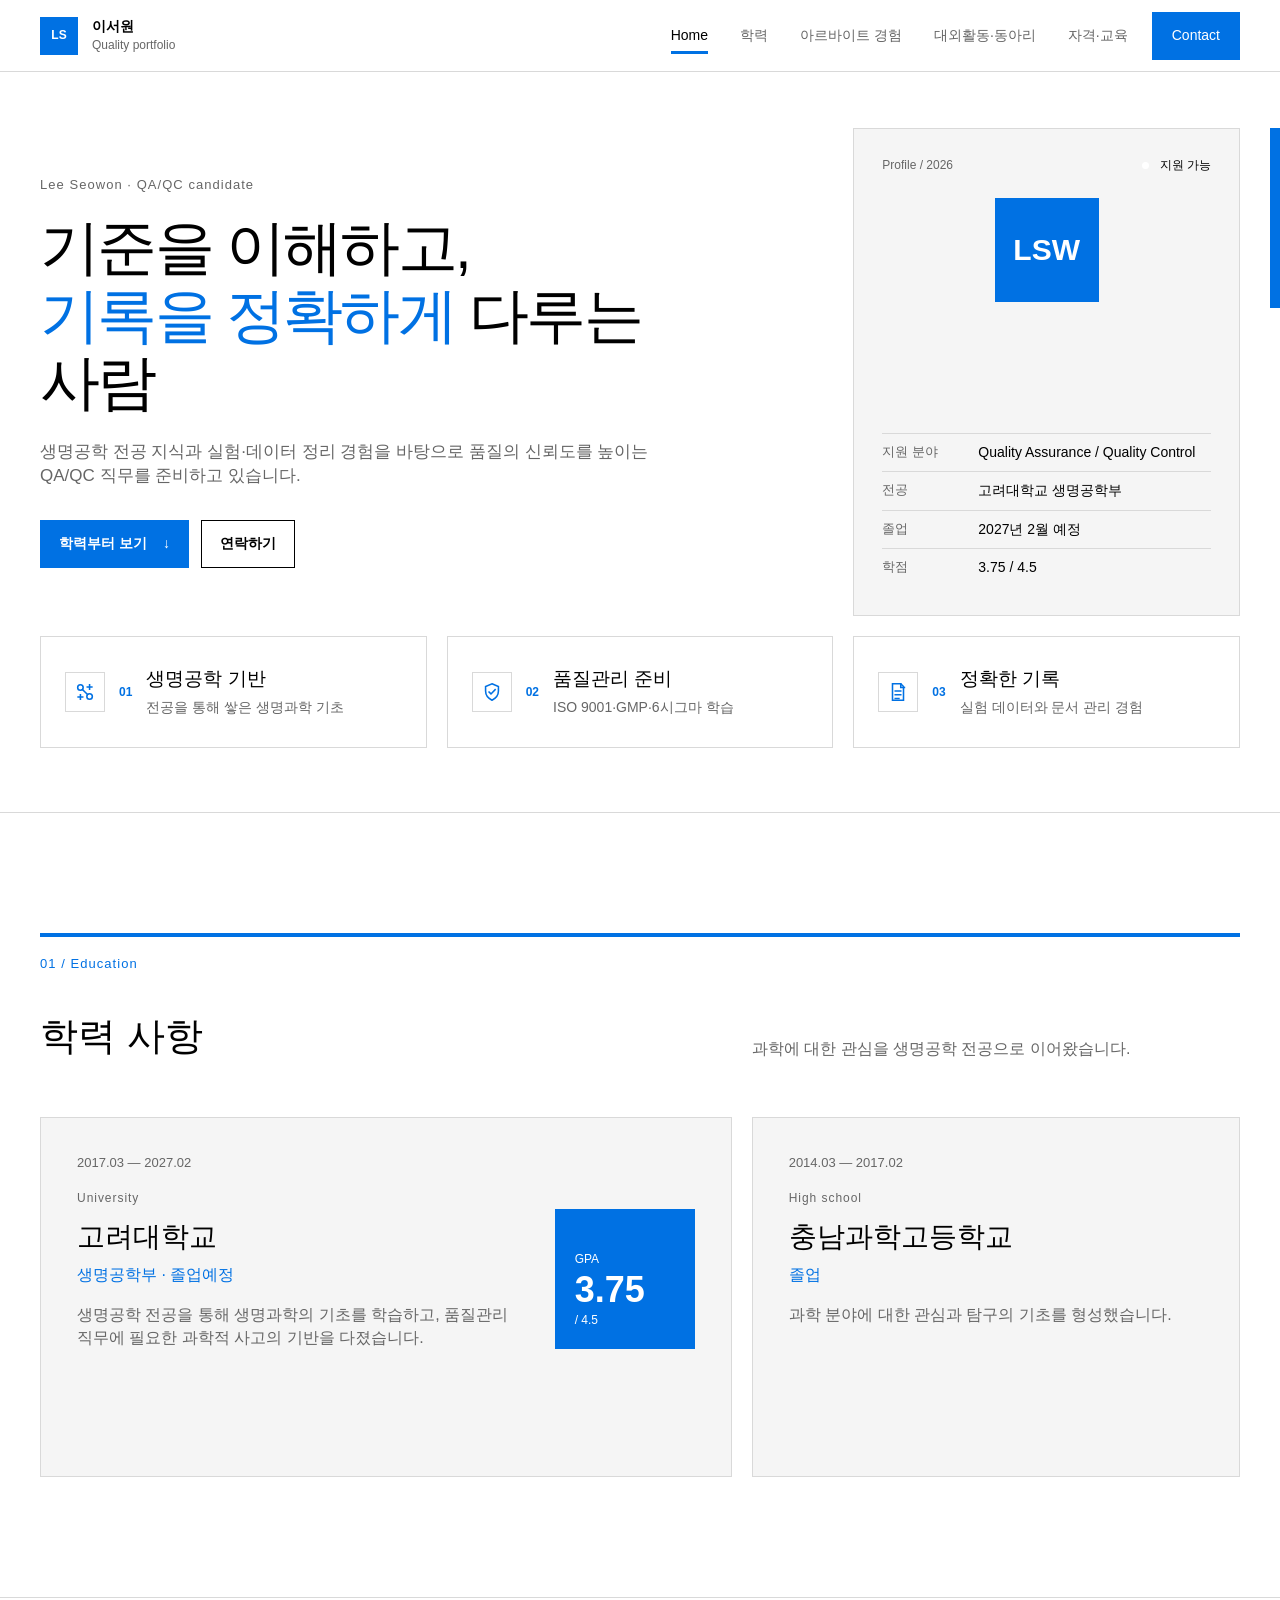
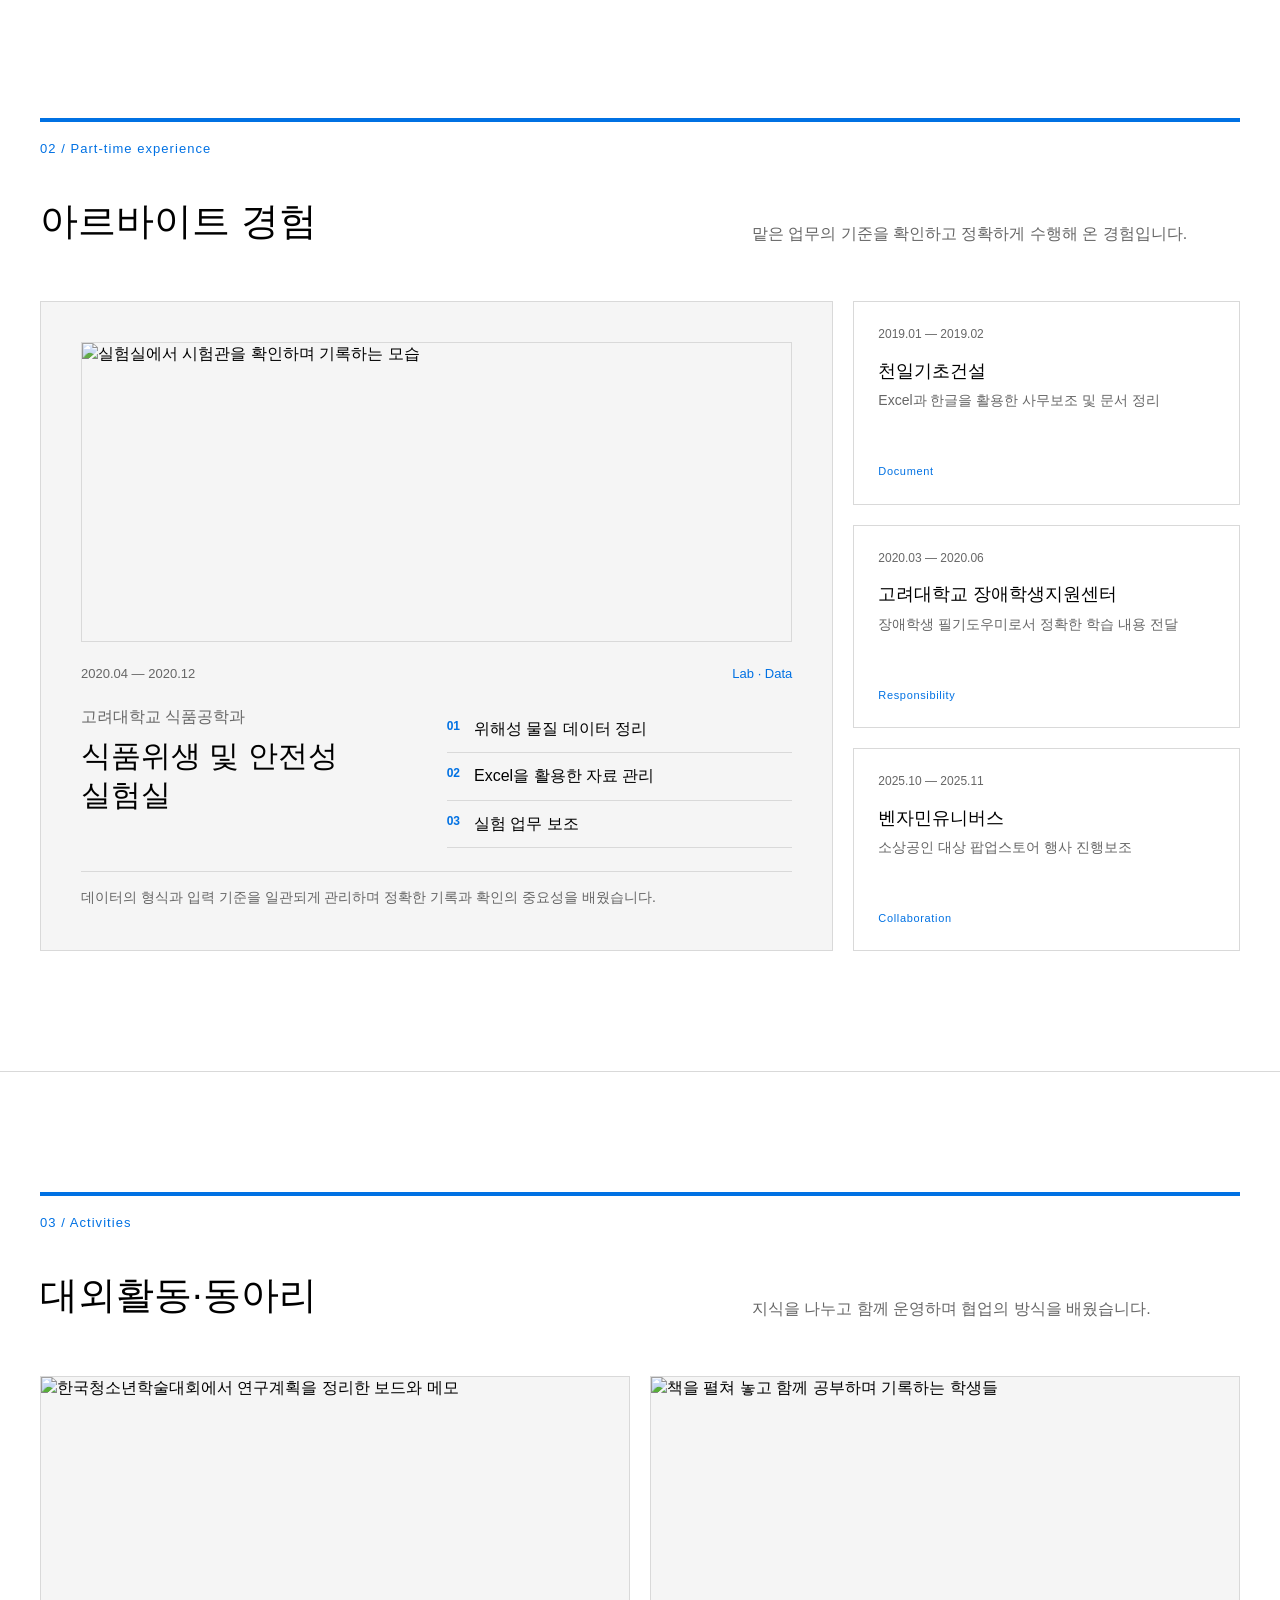
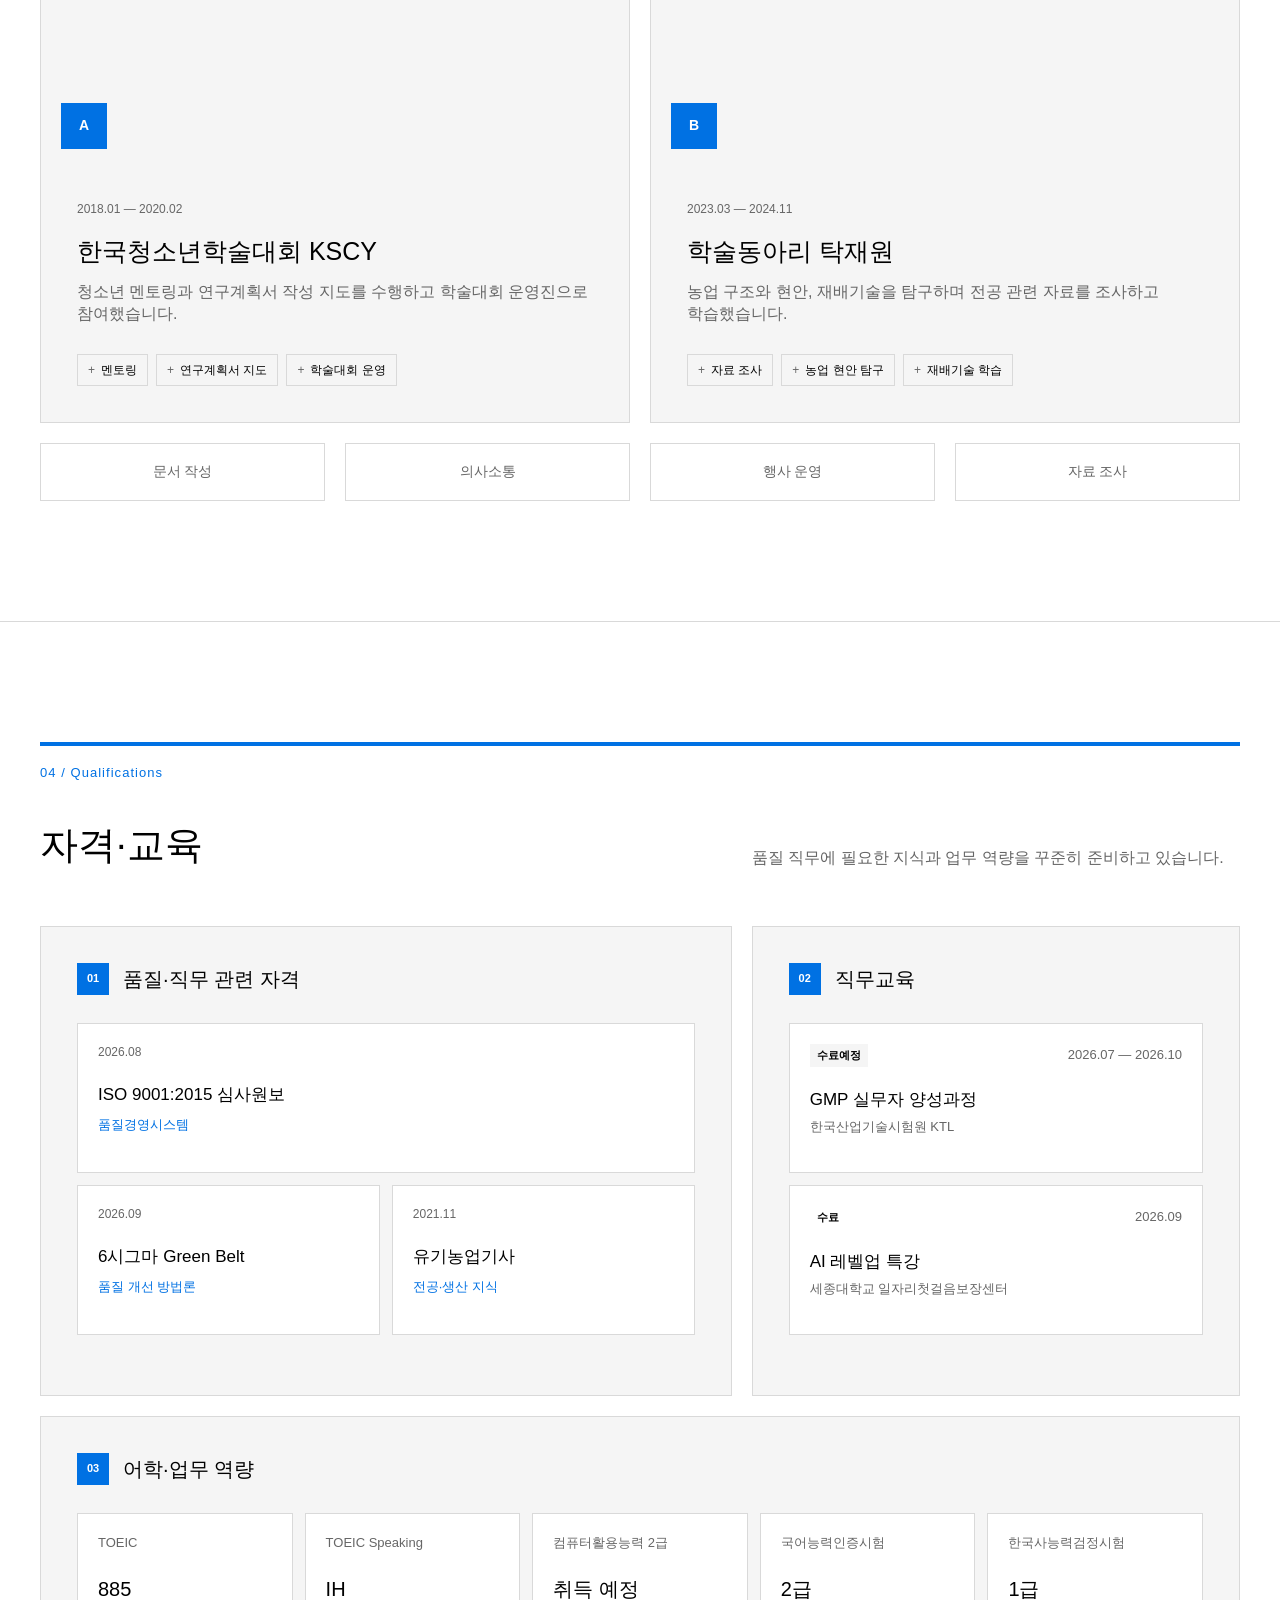
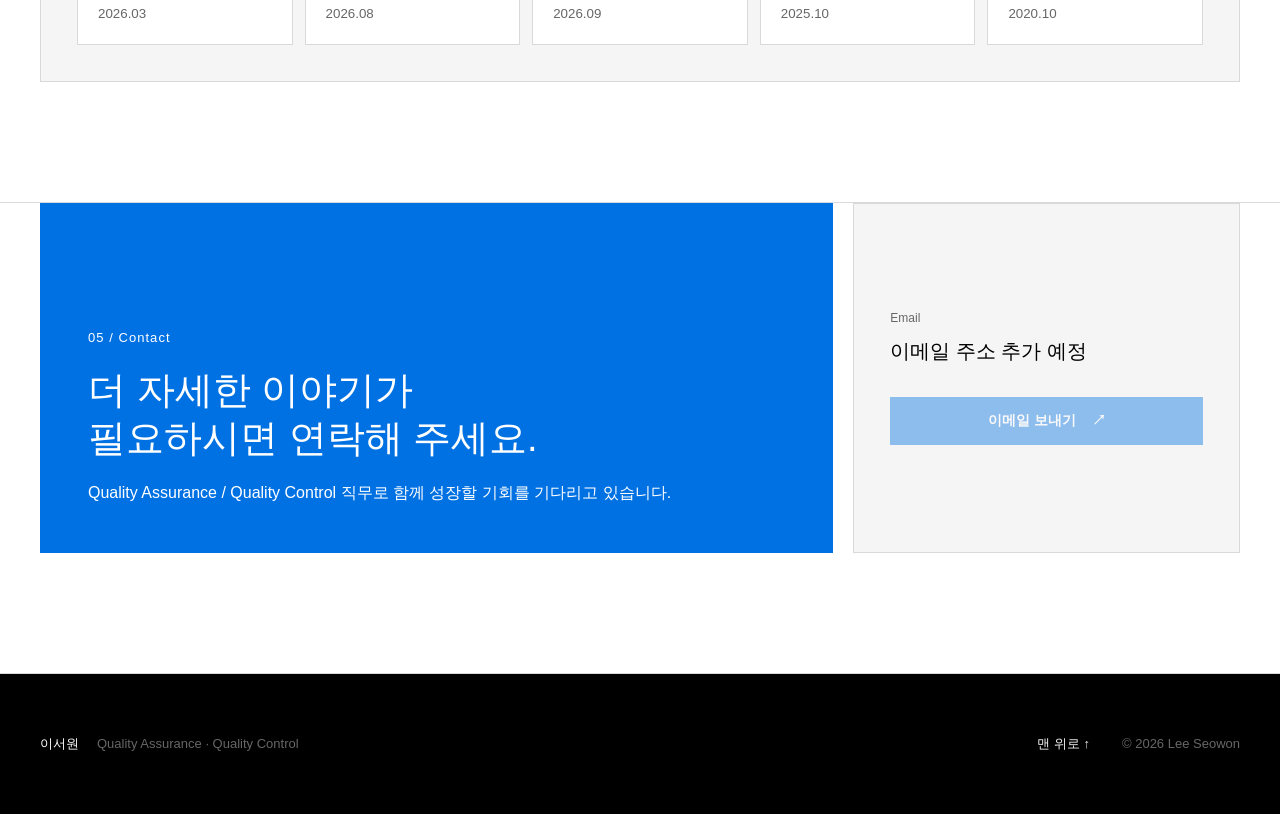
==== commit c5dfc3db: "first" ====
--- a/index.html
+++ b/index.html
@@ -7,16 +7,10 @@
       name="description"
       content="생명공학 전공과 품질 관련 교육을 바탕으로 QA/QC 직무를 준비하는 이서원의 포트폴리오입니다."
     />
-    <meta name="theme-color" content="#1a1a1a" />
+    <meta name="theme-color" content="#ffffff" />
     <title>이서원 | QA/QC Portfolio</title>
-    <link rel="preconnect" href="https://fonts.googleapis.com" />
-    <link rel="preconnect" href="https://fonts.gstatic.com" crossorigin />
-    <link
-      href="https://fonts.googleapis.com/css2?family=Inter:wght@400;500;600;700&display=swap"
-      rel="stylesheet"
-    />
-    <link rel="stylesheet" href="./styles.css?v=6" />
-    <script src="./script.js?v=6" defer></script>
+    <link rel="stylesheet" href="./styles.css?v=14" />
+    <script src="./script.js?v=14" defer></script>
   </head>
   <body>
     <a class="skip-link" href="#main">본문으로 바로가기</a>
@@ -57,7 +51,8 @@
       <!-- 01. HOME -->
       <section class="hero section-anchor" id="home" data-section="home">
         <div class="hero-grid" aria-hidden="true"></div>
-        <div class="container hero-layout">
+        <div class="container hero-composition">
+        <div class="hero-layout">
           <div class="hero-copy reveal">
             <p class="eyebrow"><span>Lee Seowon</span> · QA/QC candidate</p>
             <h1>
@@ -91,19 +86,29 @@
           </aside>
         </div>
 
-        <div class="container strength-strip reveal" aria-label="핵심 역량">
+        <div class="strength-strip reveal" aria-label="핵심 역량">
           <article>
+            <div class="card-icon" aria-hidden="true">
+              <svg viewBox="0 0 24 24" fill="none"><circle cx="7" cy="7" r="3"/><circle cx="17" cy="17" r="3"/><path d="M9.2 9.2l5.6 5.6M17 4v5M14.5 6.5h5M7 15v5M4.5 17.5h5"/></svg>
+            </div>
             <span>01</span>
             <div><h2>생명공학 기반</h2><p>전공을 통해 쌓은 생명과학 기초</p></div>
           </article>
           <article>
+            <div class="card-icon" aria-hidden="true">
+              <svg viewBox="0 0 24 24" fill="none"><path d="M12 3l7 3v5c0 4.6-2.9 8-7 10-4.1-2-7-5.4-7-10V6l7-3z"/><path d="M8.8 12l2.1 2.1 4.5-4.6"/></svg>
+            </div>
             <span>02</span>
             <div><h2>품질관리 준비</h2><p>ISO 9001·GMP·6시그마 학습</p></div>
           </article>
           <article>
+            <div class="card-icon" aria-hidden="true">
+              <svg viewBox="0 0 24 24" fill="none"><path d="M6 3h9l3 3v15H6V3z"/><path d="M15 3v4h4M9 11h6M9 15h6M9 19h4"/></svg>
+            </div>
             <span>03</span>
             <div><h2>정확한 기록</h2><p>실험 데이터와 문서 관리 경험</p></div>
           </article>
+        </div>
         </div>
       </section>
 
@@ -154,7 +159,17 @@
           </header>
 
           <div class="experience-bento">
-          <article class="featured-experience reveal">
+          <article class="featured-experience">
+            <figure class="experience-visual">
+              <img
+                src="./assets/qa-lab-photo.jpg"
+                alt="실험실에서 시험관을 확인하며 기록하는 모습"
+                width="1856"
+                height="2048"
+                loading="eager"
+                decoding="async"
+              />
+            </figure>
             <div class="featured-meta">
               <span>2020.04 — 2020.12</span>
               <span>Lab · Data</span>
@@ -207,8 +222,18 @@
           </header>
 
           <div class="activity-list">
-            <article class="activity-card reveal">
-              <div class="activity-index">A</div>
+            <article class="activity-card">
+              <figure class="activity-visual">
+                <img
+                  src="./assets/activity-kscy.jpg"
+                  alt="한국청소년학술대회에서 연구계획을 정리한 보드와 메모"
+                  width="1200"
+                  height="800"
+                  loading="eager"
+                  decoding="async"
+                />
+                <span class="activity-index" aria-hidden="true">A</span>
+              </figure>
               <div class="activity-main">
                 <p class="period">2018.01 — 2020.02</p>
                 <h3>한국청소년학술대회 KSCY</h3>
@@ -221,8 +246,18 @@
               </ul>
             </article>
 
-            <article class="activity-card reveal">
-              <div class="activity-index">B</div>
+            <article class="activity-card">
+              <figure class="activity-visual">
+                <img
+                  src="./assets/activity-takjaewon.jpg"
+                  alt="책을 펼쳐 놓고 함께 공부하며 기록하는 학생들"
+                  width="1200"
+                  height="800"
+                  loading="eager"
+                  decoding="async"
+                />
+                <span class="activity-index" aria-hidden="true">B</span>
+              </figure>
               <div class="activity-main">
                 <p class="period">2023.03 — 2024.11</p>
                 <h3>학술동아리 탁재원</h3>
--- a/styles.css
+++ b/styles.css
@@ -1,22 +1,21 @@
 :root {
   --ism-color-1: #ffffff;
-  --ism-color-2: #1a1a1a;
-  --ism-color-3: #f5f5f5;
-  --ism-color-4: #e0e0e0;
-  --ism-color-background: #1a1a1a;
-  --ism-color-foreground: #ffffff;
-  --ism-color-accent: #f5f5f5;
-  --ism-color-surface: #2c2c2c;
-  --ism-color-muted: #818181;
-  --ism-color-border: #4c4c4c;
-  --ism-gutter: 24px;
-  --ism-space-min: 32px;
-  --ism-space-max: 64px;
-  --ism-page-margin: 5vw;
-  --ism-line-height: 1.6;
-  --ism-letter-spacing: -0.02em;
-  --ism-motion-duration: 300ms;
-  --ism-motion-easing: cubic-bezier(0.4, 0, 0.2, 1);
+  --ism-color-2: #000000;
+  --ism-color-3: #0071e3;
+  --ism-color-4: #f5f5f5;
+  --ism-color-background: #ffffff;
+  --ism-color-foreground: #000000;
+  --ism-color-accent: #0071e3;
+  --ism-color-surface: #f5f5f5;
+  --ism-color-muted: #666666;
+  --ism-color-border: #d9d9d9;
+  --ism-gutter: 20px;
+  --ism-space-min: 24px;
+  --ism-space-max: 24px;
+  --ism-page-margin: 40px;
+  --ism-line-height: 1.4;
+  --ism-motion-duration: 200ms;
+  --ism-motion-easing: linear;
   --header-height: 72px;
   --content-max: 1440px;
 }
@@ -28,10 +27,10 @@
   margin: 0;
   color: var(--ism-color-foreground);
   background: var(--ism-color-background);
-  font-family: Inter, Arial, sans-serif;
+  font-family: "Helvetica Neue", Helvetica, Arial, sans-serif;
   font-size: 16px;
   line-height: var(--ism-line-height);
-  letter-spacing: var(--ism-letter-spacing);
+  letter-spacing: 0;
   word-break: keep-all;
 }
 
@@ -40,7 +39,7 @@
 button, a { -webkit-tap-highlight-color: transparent; }
 
 :focus-visible {
-  outline: 2px solid var(--ism-color-1);
+  outline: 2px solid var(--ism-color-accent);
   outline-offset: 4px;
 }
 
@@ -68,7 +67,7 @@
   display: block;
   width: 0;
   height: 100%;
-  background: var(--ism-color-1);
+  background: var(--ism-color-accent);
   transition: width 80ms linear;
 }
 
@@ -85,8 +84,8 @@
   z-index: 100;
   height: var(--header-height);
   color: var(--ism-color-foreground);
-  background: rgba(26, 26, 26, 0.9);
-  border-bottom: 1px solid rgba(255, 255, 255, 0.13);
+  background: rgba(255, 255, 255, 0.94);
+  border-bottom: 1px solid var(--ism-color-border);
   backdrop-filter: blur(18px);
 }
 
@@ -113,8 +112,8 @@
   place-items: center;
   width: 38px;
   height: 38px;
-  color: var(--ism-color-2);
-  background: var(--ism-color-1);
+  color: var(--ism-color-1);
+  background: var(--ism-color-accent);
   font-size: 12px;
   font-weight: 700;
 }
@@ -150,18 +149,18 @@
   background: transparent;
 }
 
-.primary-nav a:hover { color: var(--ism-color-1); background: rgba(255, 255, 255, 0.05); }
-.primary-nav a.active { color: var(--ism-color-1); }
-.primary-nav a.active::after { background: var(--ism-color-1); }
+.primary-nav a:hover { color: var(--ism-color-2); background: var(--ism-color-4); }
+.primary-nav a.active { color: var(--ism-color-2); }
+.primary-nav a.active::after { height: 3px; background: var(--ism-color-accent); }
 
 .primary-nav .nav-contact {
   margin-left: 8px;
   padding-inline: 20px;
-  color: var(--ism-color-2);
-  background: var(--ism-color-1);
-}
-
-.primary-nav .nav-contact:hover { color: var(--ism-color-2); background: var(--ism-color-4); }
+  color: var(--ism-color-1);
+  background: var(--ism-color-accent);
+}
+
+.primary-nav .nav-contact:hover { color: var(--ism-color-2); background: var(--ism-color-1); }
 .primary-nav .nav-contact::after { display: none; }
 .menu-toggle { display: none; }
 
@@ -175,7 +174,18 @@
   border-bottom: 1px solid var(--ism-color-border);
 }
 
-.hero::after, .hero-grid { display: none; }
+.hero-grid { display: none; }
+
+.hero::after {
+  content: "";
+  position: absolute;
+  right: 0;
+  top: calc(var(--header-height) + 56px);
+  display: block;
+  width: 10px;
+  height: 180px;
+  background: var(--ism-color-accent);
+}
 
 .hero-layout,
 .strength-strip,
@@ -189,6 +199,12 @@
   gap: var(--ism-gutter);
 }
 
+.hero-composition {
+  display: flex;
+  flex-direction: column;
+  gap: var(--ism-gutter);
+}
+
 .hero-layout { align-items: stretch; }
 
 .hero-copy {
@@ -222,12 +238,12 @@
   letter-spacing: -0.045em;
 }
 
-.hero h1 em { color: var(--ism-color-1); font-style: normal; font-weight: 300; }
+.hero h1 em { color: var(--ism-color-accent); font-style: normal; font-weight: 500; }
 
 .hero-description {
   max-width: 640px;
   margin: 24px 0 0;
-  color: var(--ism-color-4);
+  color: var(--ism-color-muted);
   font-size: 17px;
 }
 
@@ -252,11 +268,11 @@
     transform var(--ism-motion-duration) var(--ism-motion-easing);
 }
 
-.button:hover { transform: translateY(-2px); }
-.button-primary { color: var(--ism-color-2); background: var(--ism-color-1); }
-.button-primary:hover { color: var(--ism-color-2); background: var(--ism-color-4); }
-.button-secondary { color: var(--ism-color-1); background: transparent; }
-.button-secondary:hover { color: var(--ism-color-2); background: var(--ism-color-1); }
+.button:hover { transform: none; }
+.button-primary { color: var(--ism-color-1); background: var(--ism-color-accent); border-color: var(--ism-color-accent); }
+.button-primary:hover { color: var(--ism-color-2); background: var(--ism-color-1); border-color: var(--ism-color-1); }
+.button-secondary { color: var(--ism-color-2); background: transparent; border-color: var(--ism-color-2); }
+.button-secondary:hover { color: var(--ism-color-1); background: var(--ism-color-2); }
 .button:disabled { cursor: not-allowed; opacity: 0.42; transform: none; }
 
 .profile-panel {
@@ -273,7 +289,7 @@
 .profile-panel:hover { border-color: var(--ism-color-4); }
 .profile-panel::before { display: none; }
 .profile-topline { display: flex; justify-content: space-between; gap: 16px; color: var(--ism-color-muted); font-size: 12px; }
-.status { color: var(--ism-color-4); }
+.status { color: var(--ism-color-2); }
 .status i { display: inline-block; width: 7px; height: 7px; margin-right: 7px; background: var(--ism-color-1); border-radius: 50%; }
 
 .profile-monogram {
@@ -282,8 +298,8 @@
   width: 104px;
   height: 104px;
   margin: 24px auto;
-  color: var(--ism-color-2);
-  background: var(--ism-color-1);
+  color: var(--ism-color-1);
+  background: var(--ism-color-accent);
   font-size: 30px;
   font-weight: 700;
 }
@@ -291,18 +307,18 @@
 .profile-facts { margin: auto 0 0; }
 .profile-facts div { display: grid; grid-template-columns: 84px 1fr; gap: 12px; padding: 9px 0; border-top: 1px solid var(--ism-color-border); }
 .profile-facts dt { color: var(--ism-color-muted); font-size: 13px; }
-.profile-facts dd { margin: 0; color: var(--ism-color-3); font-size: 14px; font-weight: 500; }
-
-.strength-strip { grid-column: 1 / -1; margin-top: 32px; }
+.profile-facts dd { margin: 0; color: var(--ism-color-2); font-size: 14px; font-weight: 500; }
+
+.strength-strip { width: 100%; margin-top: 0; }
 
 .strength-strip article {
   grid-column: span 4;
   min-height: 112px;
   padding: 22px 24px;
   display: grid;
-  grid-template-columns: auto 1fr;
-  align-content: end;
-  gap: 18px;
+  grid-template-columns: 40px auto 1fr;
+  align-items: center;
+  gap: 14px;
   background: transparent;
   border: 1px solid var(--ism-color-border);
   transition:
@@ -311,9 +327,27 @@
 }
 
 .strength-strip article:hover { background: var(--ism-color-surface); border-color: var(--ism-color-4); }
-.strength-strip article > span { color: var(--ism-color-muted); font-size: 12px; }
+.strength-strip article > span { color: var(--ism-color-accent); font-size: 12px; font-weight: 700; }
 .strength-strip h2 { margin: 0; font-size: 19px; font-weight: 500; }
 .strength-strip p { margin: 5px 0 0; color: var(--ism-color-muted); font-size: 14px; }
+
+.card-icon {
+  width: 40px;
+  height: 40px;
+  display: grid;
+  place-items: center;
+  color: var(--ism-color-accent);
+  border: 1px solid var(--ism-color-border);
+}
+
+.card-icon svg {
+  width: 22px;
+  height: 22px;
+  stroke: currentColor;
+  stroke-width: 1.7;
+  stroke-linecap: square;
+  stroke-linejoin: miter;
+}
 
 .content-section {
   padding: 120px 0;
@@ -330,9 +364,11 @@
   gap: var(--ism-gutter);
   align-items: end;
   margin-bottom: 56px;
-}
-
-.section-heading .section-number { grid-column: 1 / -1; }
+  padding-top: 18px;
+  border-top: 4px solid var(--ism-color-accent);
+}
+
+.section-heading .section-number { grid-column: 1 / -1; color: var(--ism-color-accent); }
 .section-heading h2 { grid-column: span 7; margin: 0; font-size: 38px; font-weight: 500; line-height: 1.25; }
 .section-heading > p:last-child { grid-column: span 5; margin: 0; color: var(--ism-color-muted); font-size: 16px; }
 .section-dark .section-heading > p:last-child { color: var(--ism-color-muted); }
@@ -367,8 +403,8 @@
   flex-direction: column;
   justify-content: flex-end;
   align-self: end;
-  color: var(--ism-color-2);
-  background: var(--ism-color-1);
+  color: var(--ism-color-1);
+  background: var(--ism-color-accent);
 }
 
 .grade-card span, .grade-card small { display: block; font-size: 12px; }
@@ -378,7 +414,7 @@
 
 .featured-experience {
   grid-column: span 8;
-  min-height: 580px;
+  min-height: 650px;
   padding: 40px;
   display: grid;
   grid-template-columns: repeat(8, minmax(0, 1fr));
@@ -387,15 +423,35 @@
   border: 1px solid var(--ism-color-border);
 }
 
-.featured-meta { grid-column: 1 / -1; display: flex; justify-content: space-between; color: var(--ism-color-muted); font-size: 13px; }
-.featured-meta span:last-child { color: var(--ism-color-4); }
-.featured-title { grid-column: 1 / -1; align-self: end; }
+.featured-meta { grid-column: 1 / -1; grid-row: 2; display: flex; justify-content: space-between; color: var(--ism-color-muted); font-size: 13px; }
+.featured-meta span:last-child { color: var(--ism-color-accent); }
+.featured-title { grid-column: 1 / 5; grid-row: 3; align-self: start; }
 .featured-title p { margin: 0 0 8px; color: var(--ism-color-muted); }
 .featured-title h3 { max-width: 560px; margin: 0; font-size: 30px; font-weight: 500; line-height: 1.3; }
-.task-list { grid-column: 1 / 6; align-self: end; margin: 0; padding: 0; list-style: none; }
+.experience-visual {
+  grid-column: 1 / -1;
+  grid-row: 1;
+  height: 300px;
+  margin: 0;
+  overflow: hidden;
+  background: var(--ism-color-4);
+  border: 1px solid var(--ism-color-border);
+}
+
+.experience-visual img {
+  width: 100%;
+  height: 100%;
+  display: block;
+  object-fit: cover;
+  filter: saturate(0.82) contrast(1.04);
+  transition: transform var(--ism-motion-duration) var(--ism-motion-easing);
+}
+
+.featured-experience:hover .experience-visual img { transform: scale(1.025); }
+.task-list { grid-column: 5 / 9; grid-row: 3; align-self: start; margin: 0; padding: 0; list-style: none; }
 .task-list li { display: flex; gap: 14px; padding: 12px 0; border-bottom: 1px solid var(--ism-color-border); }
-.task-list span { color: var(--ism-color-muted); font-size: 12px; }
-.experience-note { grid-column: 6 / 9; align-self: end; margin: 0; color: var(--ism-color-muted); font-size: 14px; }
+.task-list span { color: var(--ism-color-accent); font-size: 12px; font-weight: 700; }
+.experience-note { grid-column: 1 / -1; grid-row: 4; margin: 0; padding-top: 16px; color: var(--ism-color-muted); border-top: 1px solid var(--ism-color-border); font-size: 14px; }
 
 .experience-grid { grid-column: span 4; display: grid; grid-template-columns: 1fr; gap: var(--ism-gutter); }
 
@@ -416,28 +472,32 @@
 .section-dark .period { color: var(--ism-color-muted); }
 .experience-card h3 { margin: 0 0 8px; font-size: 18px; font-weight: 500; line-height: 1.35; }
 .experience-card p:not(.period) { margin: 0; color: var(--ism-color-muted); font-size: 14px; }
-.tag { align-self: flex-start; margin-top: auto; padding-top: 12px; color: var(--ism-color-4); font-size: 11px; letter-spacing: 0.06em; }
+.tag { align-self: flex-start; margin-top: auto; padding-top: 12px; color: var(--ism-color-accent); font-size: 11px; letter-spacing: 0.06em; }
 
 .activity-list { align-items: stretch; }
 
 .activity-card {
   grid-column: span 6;
-  min-height: 390px;
-  padding: 36px;
+  min-height: 0;
+  padding: 0;
   display: flex;
   flex-direction: column;
+  overflow: hidden;
   background: var(--ism-color-surface);
   border: 1px solid var(--ism-color-border);
   transition: border-color var(--ism-motion-duration) var(--ism-motion-easing);
 }
 
 .activity-card:hover { border-color: var(--ism-color-4); }
-.activity-index { display: grid; place-items: center; width: 46px; height: 46px; margin-bottom: auto; color: var(--ism-color-2); background: var(--ism-color-1); font-size: 14px; font-weight: 700; }
-.activity-main { margin-top: 64px; }
+.activity-visual { position: relative; aspect-ratio: 3 / 2; margin: 0; overflow: hidden; background: var(--ism-color-4); }
+.activity-visual img { width: 100%; height: 100%; display: block; object-fit: cover; transition: transform var(--ism-motion-duration) var(--ism-motion-easing); }
+.activity-card:hover .activity-visual img { transform: scale(1.02); }
+.activity-index { position: absolute; left: 20px; bottom: 20px; display: grid; place-items: center; width: 46px; height: 46px; color: var(--ism-color-1); background: var(--ism-color-accent); font-size: 14px; font-weight: 700; }
+.activity-main { margin: 0; padding: 32px 36px 0; }
 .activity-main h3 { margin: 0 0 12px; font-size: 25px; font-weight: 500; }
 .activity-main > p:last-child { max-width: 600px; margin: 0; color: var(--ism-color-muted); }
-.activity-card ul { display: flex; flex-wrap: wrap; gap: 8px; margin: 28px 0 0; padding: 0; list-style: none; }
-.activity-card li { padding: 7px 10px; color: var(--ism-color-4); border: 1px solid var(--ism-color-border); font-size: 12px; }
+.activity-card ul { display: flex; flex-wrap: wrap; gap: 8px; margin: 28px 36px 36px; padding: 0; list-style: none; }
+.activity-card li { padding: 7px 10px; color: var(--ism-color-2); border: 1px solid var(--ism-color-border); font-size: 12px; }
 .activity-card li::before { content: "+"; margin-right: 6px; color: var(--ism-color-muted); }
 
 .capability-row { display: grid; grid-template-columns: repeat(4, 1fr); gap: var(--ism-gutter); margin-top: var(--ism-gutter); }
@@ -450,7 +510,7 @@
 .qualification-group:nth-child(3) { grid-column: span 12; }
 
 .group-heading { display: flex; align-items: center; gap: 14px; margin-bottom: 28px; }
-.group-heading span { display: grid; place-items: center; width: 32px; height: 32px; color: var(--ism-color-2); background: var(--ism-color-1); font-size: 11px; font-weight: 700; }
+.group-heading span { display: grid; place-items: center; width: 32px; height: 32px; color: var(--ism-color-1); background: var(--ism-color-accent); font-size: 11px; font-weight: 700; }
 .group-heading h3 { margin: 0; font-size: 20px; font-weight: 500; }
 
 .credential-grid, .training-grid { display: grid; gap: 12px; }
@@ -459,7 +519,7 @@
 .credential-grid article:first-child { grid-column: span 2; }
 .credential-grid article > p { margin: 0 0 24px; color: var(--ism-color-muted); font-size: 12px; }
 .credential-grid h4, .training-grid h4 { margin: 0 0 6px; font-size: 17px; font-weight: 500; line-height: 1.35; }
-.credential-grid span { color: var(--ism-color-4); font-size: 13px; }
+.credential-grid span { color: var(--ism-color-accent); font-size: 13px; }
 .training-grid { grid-template-columns: 1fr; }
 .training-grid article > div { display: flex; align-items: center; justify-content: space-between; gap: 8px; margin-bottom: 22px; }
 .training-grid p { margin: 0; color: var(--ism-color-muted); font-size: 13px; }
@@ -471,7 +531,7 @@
 .skill-table > div { min-height: 132px; padding: 20px; display: flex; flex-direction: column; background: var(--ism-color-background); border: 1px solid var(--ism-color-border); }
 .skill-table > div:nth-child(even) { background: var(--ism-color-background); }
 .skill-table span { color: var(--ism-color-muted); font-size: 13px; }
-.skill-table strong { margin-top: auto; color: var(--ism-color-1); font-size: 20px; font-weight: 500; }
+.skill-table strong { margin-top: auto; color: var(--ism-color-2); font-size: 20px; font-weight: 500; }
 .skill-table small { margin-top: 2px; color: var(--ism-color-muted); text-align: left; }
 
 .contact-section { padding: 0 0 120px; color: var(--ism-color-foreground); background: var(--ism-color-background); }
@@ -482,19 +542,19 @@
   display: flex;
   flex-direction: column;
   justify-content: flex-end;
-  color: var(--ism-color-2);
-  background: var(--ism-color-1);
-}
-
-.contact-copy .section-number { color: var(--ism-color-muted); }
+  color: var(--ism-color-1);
+  background: var(--ism-color-accent);
+}
+
+.contact-copy .section-number { color: var(--ism-color-1); }
 .contact-copy h2 { max-width: 650px; margin: 0; font-size: 38px; font-weight: 500; line-height: 1.25; }
-.contact-copy > p:last-child { max-width: 600px; margin: 20px 0 0; color: #555; }
+.contact-copy > p:last-child { max-width: 600px; margin: 20px 0 0; color: var(--ism-color-1); }
 .contact-card { grid-column: span 4; min-height: 350px; padding: 36px; display: flex; flex-direction: column; justify-content: center; background: var(--ism-color-surface); border: 1px solid var(--ism-color-border); }
 .contact-label { margin: 0 0 10px; color: var(--ism-color-muted); font-size: 12px; }
 .contact-email { margin: 0 0 32px; font-size: 20px; font-weight: 500; }
 .contact-card .button { width: 100%; }
 
-.site-footer { padding: 48px 0; color: var(--ism-color-muted); background: #111; border-top: 1px solid var(--ism-color-border); }
+.site-footer { padding: 48px 0; color: var(--ism-color-muted); background: var(--ism-color-2); border-top: 1px solid var(--ism-color-border); }
 .footer-inner { display: grid; grid-template-columns: 1fr auto auto; gap: 32px; align-items: center; font-size: 13px; }
 .footer-inner div { display: flex; align-items: center; gap: 18px; }
 .footer-inner strong { color: var(--ism-color-1); font-weight: 500; }
@@ -537,7 +597,7 @@
     background: transparent;
   }
 
-  .menu-toggle span { width: 21px; height: 1px; background: var(--ism-color-1); transition: transform var(--ism-motion-duration) var(--ism-motion-easing); }
+  .menu-toggle span { width: 21px; height: 1px; background: var(--ism-color-2); transition: transform var(--ism-motion-duration) var(--ism-motion-easing); }
   .menu-toggle[aria-expanded="true"] span:first-child { transform: translateY(4px) rotate(45deg); }
   .menu-toggle[aria-expanded="true"] span:last-child { transform: translateY(-4px) rotate(-45deg); }
   .primary-nav {
@@ -583,7 +643,7 @@
   .hero-actions .button { width: 100%; }
   .profile-panel { padding: 24px; }
   .profile-monogram { width: 112px; height: 112px; }
-  .strength-strip { margin-top: 32px; }
+  .strength-strip { margin-top: 0; }
   .strength-strip article { grid-column: span 12; min-height: 120px; }
   .content-section { padding: 80px 0; }
   .section-heading { gap: 12px; margin-bottom: 32px; }
@@ -592,10 +652,14 @@
   .education-card:first-child { grid-template-columns: 1fr; }
   .grade-card { width: 100%; min-height: 110px; }
   .featured-experience { min-height: 600px; padding: 28px; }
-  .task-list, .experience-note { grid-column: 1 / -1; }
+  .featured-title,
+  .experience-visual,
+  .task-list,
+  .experience-note { grid-column: 1 / -1; grid-row: auto; }
+  .experience-visual { height: 190px; }
   .experience-grid { grid-template-columns: 1fr; }
-  .activity-card { padding: 28px; }
-  .activity-main { margin-top: 48px; }
+  .activity-main { padding: 24px 28px 0; }
+  .activity-card ul { margin: 24px 28px 28px; }
   .capability-row { grid-template-columns: repeat(2, 1fr); gap: 12px; }
   .qualification-group { padding: 24px; }
   .credential-grid { grid-template-columns: 1fr; }
@@ -617,4 +681,6 @@
     animation-iteration-count: 1 !important;
   }
   .reveal { opacity: 1; transform: none; }
-}
+  .featured-experience:hover .experience-visual img,
+  .activity-card:hover .activity-visual img { transform: none; }
+}
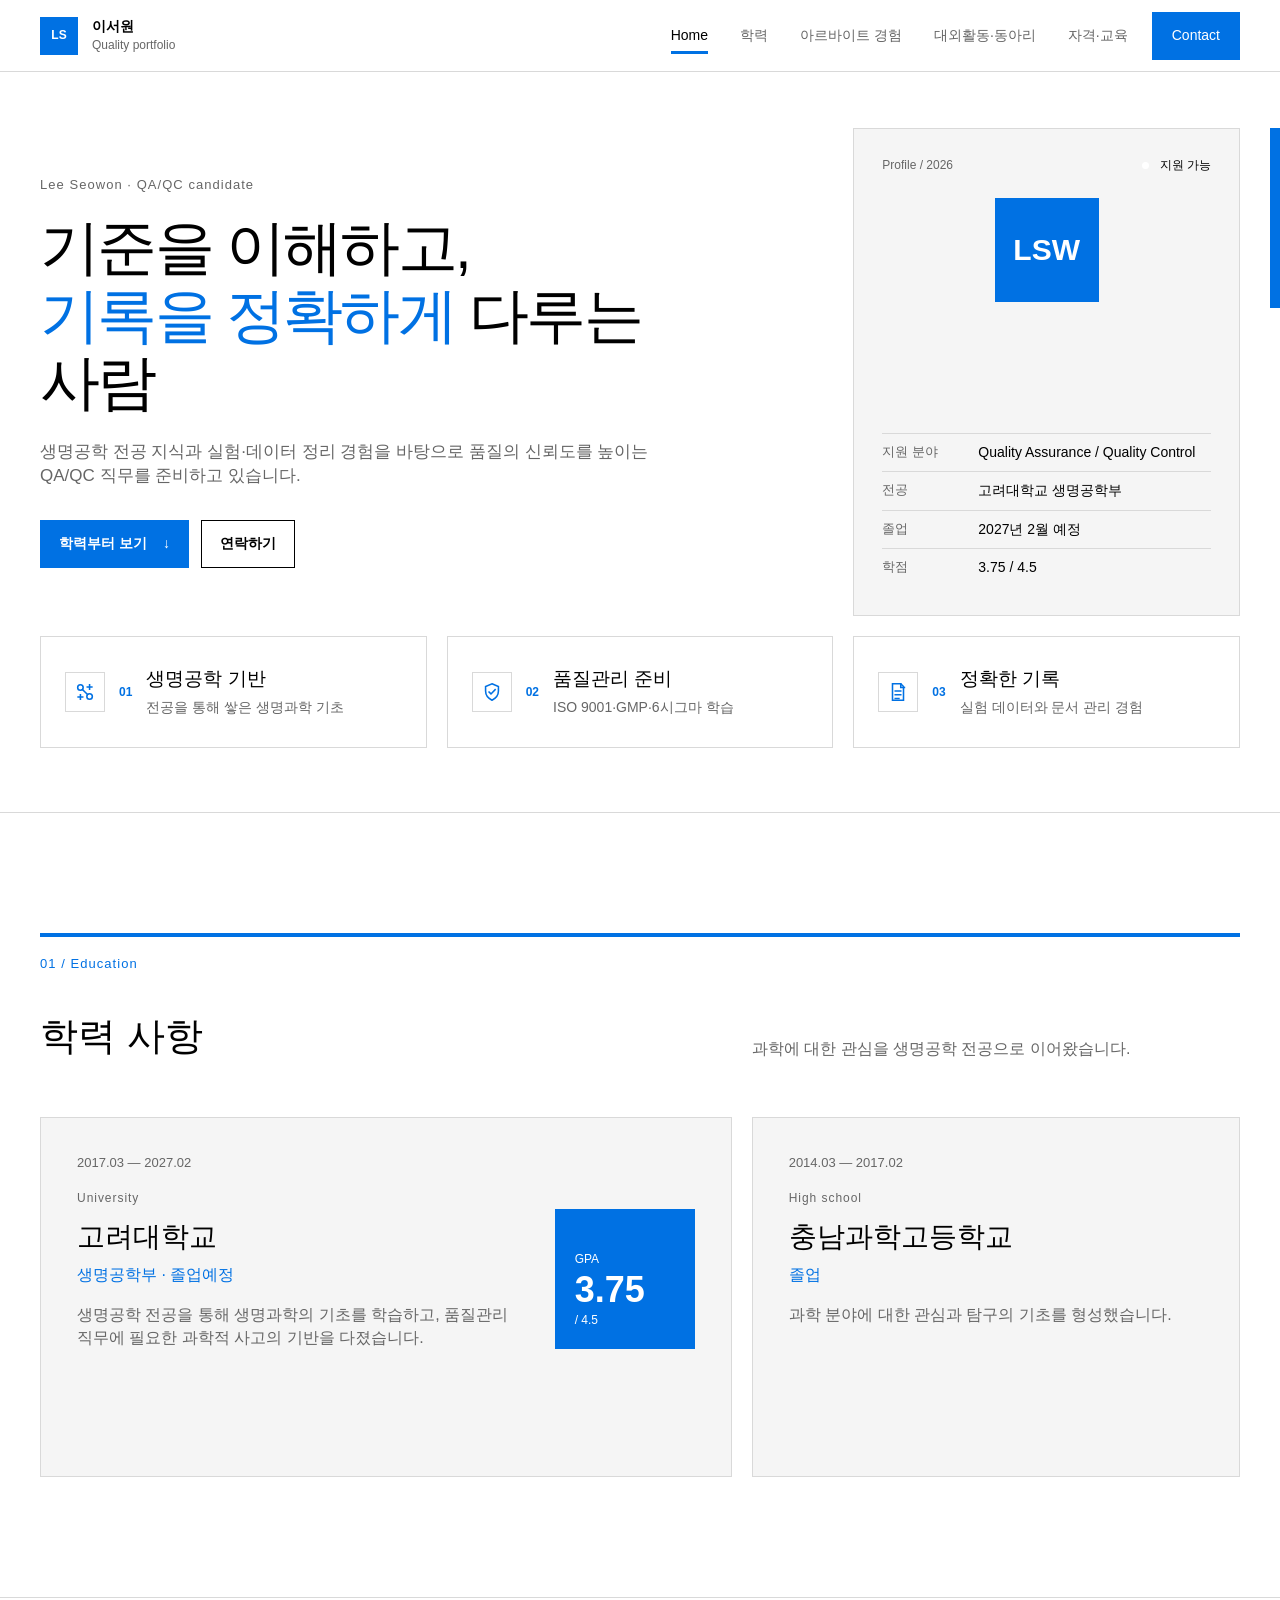
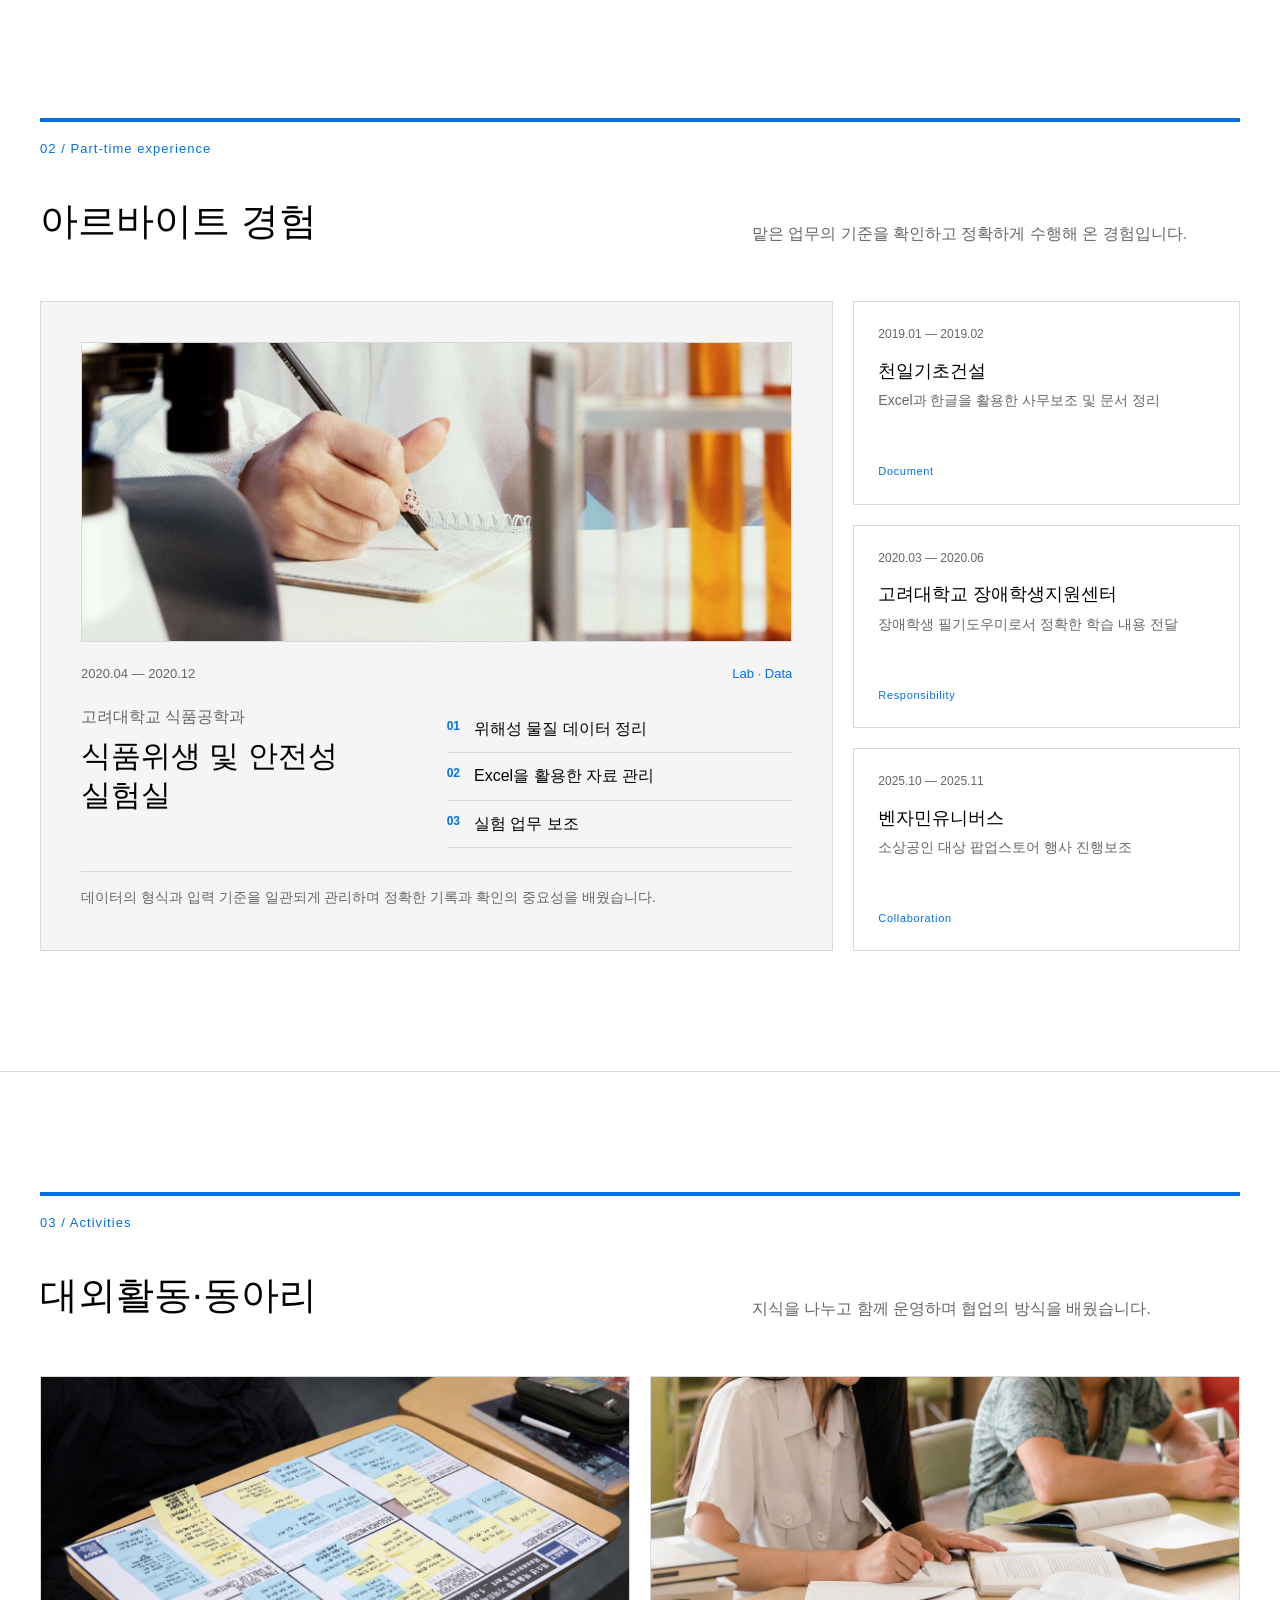
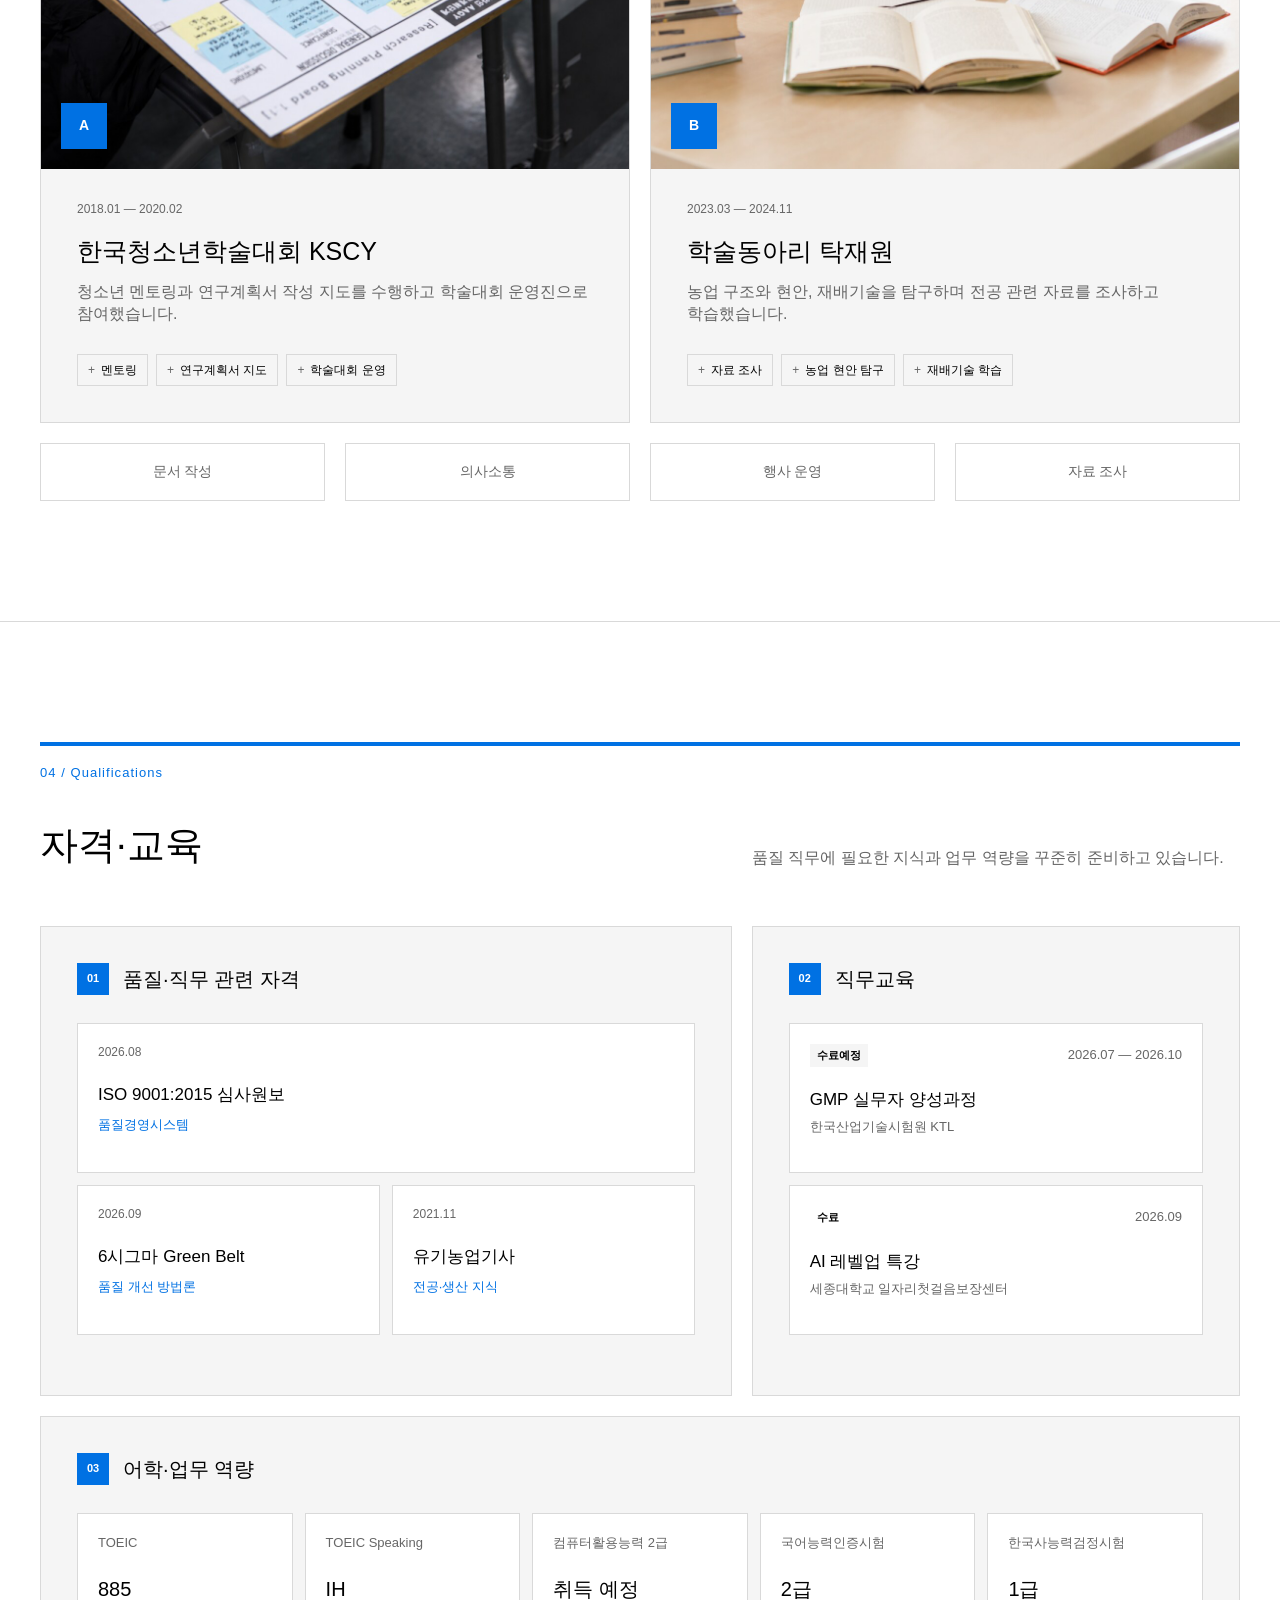
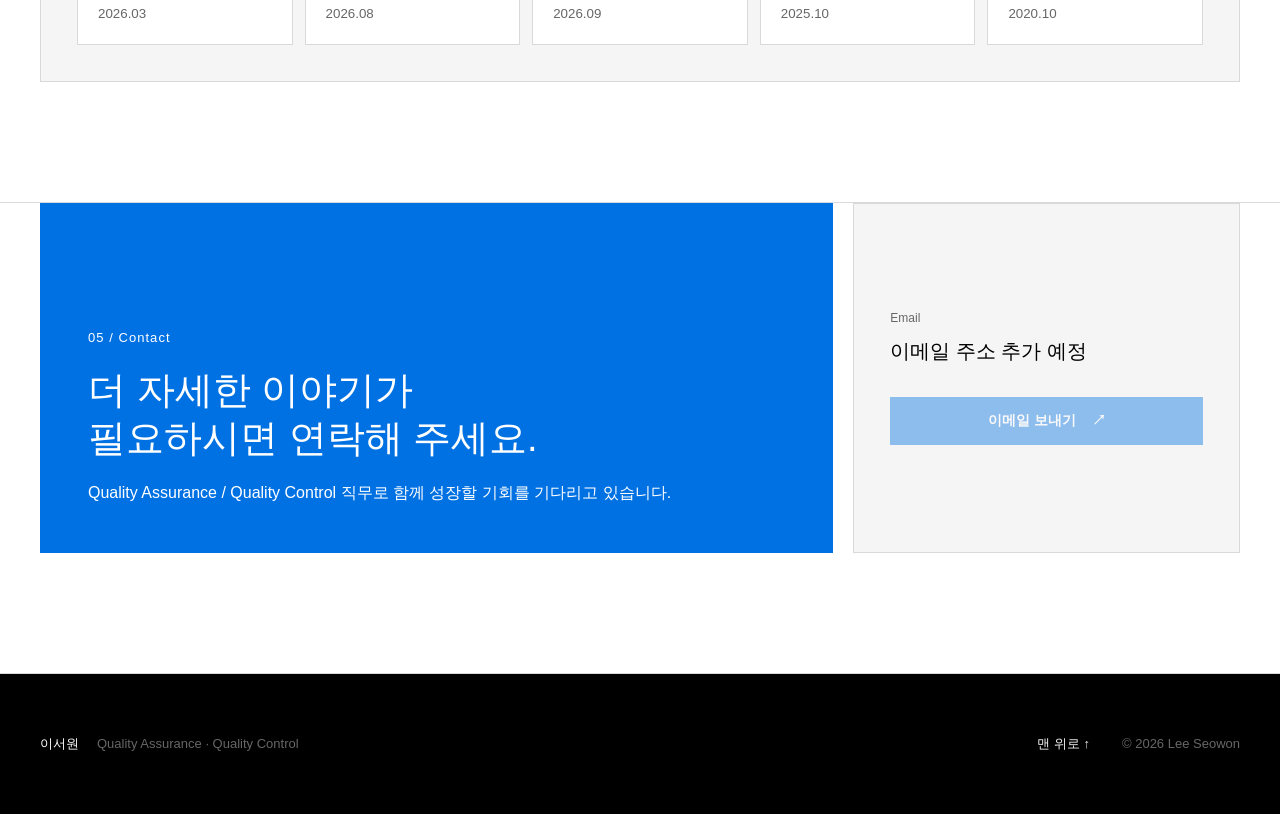
==== commit a8f4567a: "사진 포함 페이지를 홈페이지로 변경" ====
--- a/index.html
+++ b/index.html
@@ -9,8 +9,695 @@
     />
     <meta name="theme-color" content="#ffffff" />
     <title>이서원 | QA/QC Portfolio</title>
-    <link rel="stylesheet" href="./styles.css?v=14" />
-    <script src="./script.js?v=14" defer></script>
+    <style>
+:root {
+  --ism-color-1: #ffffff;
+  --ism-color-2: #000000;
+  --ism-color-3: #0071e3;
+  --ism-color-4: #f5f5f5;
+  --ism-color-background: #ffffff;
+  --ism-color-foreground: #000000;
+  --ism-color-accent: #0071e3;
+  --ism-color-surface: #f5f5f5;
+  --ism-color-muted: #666666;
+  --ism-color-border: #d9d9d9;
+  --ism-gutter: 20px;
+  --ism-space-min: 24px;
+  --ism-space-max: 24px;
+  --ism-page-margin: 40px;
+  --ism-line-height: 1.4;
+  --ism-motion-duration: 200ms;
+  --ism-motion-easing: linear;
+  --header-height: 72px;
+  --content-max: 1440px;
+}
+
+* { box-sizing: border-box; }
+html { scroll-behavior: smooth; }
+
+body {
+  margin: 0;
+  color: var(--ism-color-foreground);
+  background: var(--ism-color-background);
+  font-family: "Helvetica Neue", Helvetica, Arial, sans-serif;
+  font-size: 16px;
+  line-height: var(--ism-line-height);
+  letter-spacing: 0;
+  word-break: keep-all;
+}
+
+body.menu-open { overflow: hidden; }
+a { color: inherit; text-decoration: none; }
+button, a { -webkit-tap-highlight-color: transparent; }
+
+:focus-visible {
+  outline: 2px solid var(--ism-color-accent);
+  outline-offset: 4px;
+}
+
+.skip-link {
+  position: fixed;
+  left: var(--ism-space-min);
+  top: -80px;
+  z-index: 1001;
+  padding: 10px 16px;
+  color: var(--ism-color-2);
+  background: var(--ism-color-1);
+}
+
+.skip-link:focus { top: 16px; }
+
+.reading-progress {
+  position: fixed;
+  inset: 0 0 auto;
+  z-index: 1002;
+  height: 2px;
+  pointer-events: none;
+}
+
+.reading-progress span {
+  display: block;
+  width: 0;
+  height: 100%;
+  background: var(--ism-color-accent);
+  transition: width 80ms linear;
+}
+
+.container {
+  width: min(calc(100% - (var(--ism-page-margin) * 2)), var(--content-max));
+  margin-inline: auto;
+}
+
+.section-anchor { scroll-margin-top: var(--header-height); }
+
+.site-header {
+  position: fixed;
+  inset: 0 0 auto;
+  z-index: 100;
+  height: var(--header-height);
+  color: var(--ism-color-foreground);
+  background: rgba(255, 255, 255, 0.94);
+  border-bottom: 1px solid var(--ism-color-border);
+  backdrop-filter: blur(18px);
+}
+
+.header-inner {
+  width: min(calc(100% - (var(--ism-page-margin) * 2)), var(--content-max));
+  height: 100%;
+  margin-inline: auto;
+  display: flex;
+  align-items: center;
+  justify-content: space-between;
+  gap: var(--ism-gutter);
+}
+
+.brand {
+  min-height: 48px;
+  display: inline-flex;
+  align-items: center;
+  gap: 14px;
+  flex: none;
+}
+
+.brand-mark {
+  display: grid;
+  place-items: center;
+  width: 38px;
+  height: 38px;
+  color: var(--ism-color-1);
+  background: var(--ism-color-accent);
+  font-size: 12px;
+  font-weight: 700;
+}
+
+.brand-text { display: grid; line-height: 1.2; }
+.brand-text strong { font-size: 14px; font-weight: 600; }
+.brand-text small { margin-top: 3px; color: var(--ism-color-muted); font-size: 12px; }
+
+.primary-nav { display: flex; align-items: center; }
+
+.primary-nav a {
+  position: relative;
+  min-height: 48px;
+  padding: 0 16px;
+  display: inline-flex;
+  align-items: center;
+  color: var(--ism-color-muted);
+  font-size: 14px;
+  font-weight: 500;
+  white-space: nowrap;
+  transition:
+    color var(--ism-motion-duration) var(--ism-motion-easing),
+    background-color var(--ism-motion-duration) var(--ism-motion-easing);
+}
+
+.primary-nav a::after {
+  content: "";
+  position: absolute;
+  left: 16px;
+  right: 16px;
+  bottom: 6px;
+  height: 1px;
+  background: transparent;
+}
+
+.primary-nav a:hover { color: var(--ism-color-2); background: var(--ism-color-4); }
+.primary-nav a.active { color: var(--ism-color-2); }
+.primary-nav a.active::after { height: 3px; background: var(--ism-color-accent); }
+
+.primary-nav .nav-contact {
+  margin-left: 8px;
+  padding-inline: 20px;
+  color: var(--ism-color-1);
+  background: var(--ism-color-accent);
+}
+
+.primary-nav .nav-contact:hover { color: var(--ism-color-2); background: var(--ism-color-1); }
+.primary-nav .nav-contact::after { display: none; }
+.menu-toggle { display: none; }
+
+.hero {
+  position: relative;
+  min-height: auto;
+  padding: calc(var(--header-height) + 56px) 0 64px;
+  display: flex;
+  align-items: center;
+  background: var(--ism-color-background);
+  border-bottom: 1px solid var(--ism-color-border);
+}
+
+.hero-grid { display: none; }
+
+.hero::after {
+  content: "";
+  position: absolute;
+  right: 0;
+  top: calc(var(--header-height) + 56px);
+  display: block;
+  width: 10px;
+  height: 180px;
+  background: var(--ism-color-accent);
+}
+
+.hero-layout,
+.strength-strip,
+.education-list,
+.experience-bento,
+.activity-list,
+.qualification-layout,
+.contact-layout {
+  display: grid;
+  grid-template-columns: repeat(12, minmax(0, 1fr));
+  gap: var(--ism-gutter);
+}
+
+.hero-composition {
+  display: flex;
+  flex-direction: column;
+  gap: var(--ism-gutter);
+}
+
+.hero-layout { align-items: stretch; }
+
+.hero-copy {
+  grid-column: span 8;
+  min-height: 390px;
+  padding: 48px clamp(40px, 5vw, 72px) 48px 0;
+  display: flex;
+  flex-direction: column;
+  align-items: flex-start;
+  justify-content: center;
+}
+
+.eyebrow,
+.section-number {
+  margin: 0 0 20px;
+  color: var(--ism-color-muted);
+  font-size: 13px;
+  font-weight: 500;
+  letter-spacing: 0.08em;
+}
+
+.hero .eyebrow,
+.hero .eyebrow span { color: var(--ism-color-muted); }
+
+.hero h1 {
+  max-width: 840px;
+  margin: 0;
+  font-size: clamp(46px, 4.7vw, 66px);
+  font-weight: 500;
+  line-height: 1.12;
+  letter-spacing: -0.045em;
+}
+
+.hero h1 em { color: var(--ism-color-accent); font-style: normal; font-weight: 500; }
+
+.hero-description {
+  max-width: 640px;
+  margin: 24px 0 0;
+  color: var(--ism-color-muted);
+  font-size: 17px;
+}
+
+.hero-actions { display: flex; flex-wrap: wrap; gap: 12px; margin-top: 32px; }
+
+.button {
+  min-height: 48px;
+  padding: 12px 18px;
+  border: 1px solid var(--ism-color-1);
+  border-radius: 0;
+  display: inline-flex;
+  align-items: center;
+  justify-content: center;
+  gap: 16px;
+  font: inherit;
+  font-size: 14px;
+  font-weight: 600;
+  cursor: pointer;
+  transition:
+    color var(--ism-motion-duration) var(--ism-motion-easing),
+    background-color var(--ism-motion-duration) var(--ism-motion-easing),
+    transform var(--ism-motion-duration) var(--ism-motion-easing);
+}
+
+.button:hover { transform: none; }
+.button-primary { color: var(--ism-color-1); background: var(--ism-color-accent); border-color: var(--ism-color-accent); }
+.button-primary:hover { color: var(--ism-color-2); background: var(--ism-color-1); border-color: var(--ism-color-1); }
+.button-secondary { color: var(--ism-color-2); background: transparent; border-color: var(--ism-color-2); }
+.button-secondary:hover { color: var(--ism-color-1); background: var(--ism-color-2); }
+.button:disabled { cursor: not-allowed; opacity: 0.42; transform: none; }
+
+.profile-panel {
+  grid-column: span 4;
+  min-height: 390px;
+  padding: 28px;
+  display: flex;
+  flex-direction: column;
+  background: var(--ism-color-surface);
+  border: 1px solid var(--ism-color-border);
+  transition: border-color var(--ism-motion-duration) var(--ism-motion-easing);
+}
+
+.profile-panel:hover { border-color: var(--ism-color-4); }
+.profile-panel::before { display: none; }
+.profile-topline { display: flex; justify-content: space-between; gap: 16px; color: var(--ism-color-muted); font-size: 12px; }
+.status { color: var(--ism-color-2); }
+.status i { display: inline-block; width: 7px; height: 7px; margin-right: 7px; background: var(--ism-color-1); border-radius: 50%; }
+
+.profile-monogram {
+  display: grid;
+  place-items: center;
+  width: 104px;
+  height: 104px;
+  margin: 24px auto;
+  color: var(--ism-color-1);
+  background: var(--ism-color-accent);
+  font-size: 30px;
+  font-weight: 700;
+}
+
+.profile-facts { margin: auto 0 0; }
+.profile-facts div { display: grid; grid-template-columns: 84px 1fr; gap: 12px; padding: 9px 0; border-top: 1px solid var(--ism-color-border); }
+.profile-facts dt { color: var(--ism-color-muted); font-size: 13px; }
+.profile-facts dd { margin: 0; color: var(--ism-color-2); font-size: 14px; font-weight: 500; }
+
+.strength-strip { width: 100%; margin-top: 0; }
+
+.strength-strip article {
+  grid-column: span 4;
+  min-height: 112px;
+  padding: 22px 24px;
+  display: grid;
+  grid-template-columns: 40px auto 1fr;
+  align-items: center;
+  gap: 14px;
+  background: transparent;
+  border: 1px solid var(--ism-color-border);
+  transition:
+    background-color var(--ism-motion-duration) var(--ism-motion-easing),
+    border-color var(--ism-motion-duration) var(--ism-motion-easing);
+}
+
+.strength-strip article:hover { background: var(--ism-color-surface); border-color: var(--ism-color-4); }
+.strength-strip article > span { color: var(--ism-color-accent); font-size: 12px; font-weight: 700; }
+.strength-strip h2 { margin: 0; font-size: 19px; font-weight: 500; }
+.strength-strip p { margin: 5px 0 0; color: var(--ism-color-muted); font-size: 14px; }
+
+.card-icon {
+  width: 40px;
+  height: 40px;
+  display: grid;
+  place-items: center;
+  color: var(--ism-color-accent);
+  border: 1px solid var(--ism-color-border);
+}
+
+.card-icon svg {
+  width: 22px;
+  height: 22px;
+  stroke: currentColor;
+  stroke-width: 1.7;
+  stroke-linecap: square;
+  stroke-linejoin: miter;
+}
+
+.content-section {
+  padding: 120px 0;
+  color: var(--ism-color-foreground);
+  background: var(--ism-color-background);
+  border-bottom: 1px solid var(--ism-color-border);
+}
+
+.section-dark, .section-soft { color: var(--ism-color-foreground); background: var(--ism-color-background); }
+
+.section-heading {
+  display: grid;
+  grid-template-columns: repeat(12, minmax(0, 1fr));
+  gap: var(--ism-gutter);
+  align-items: end;
+  margin-bottom: 56px;
+  padding-top: 18px;
+  border-top: 4px solid var(--ism-color-accent);
+}
+
+.section-heading .section-number { grid-column: 1 / -1; color: var(--ism-color-accent); }
+.section-heading h2 { grid-column: span 7; margin: 0; font-size: 38px; font-weight: 500; line-height: 1.25; }
+.section-heading > p:last-child { grid-column: span 5; margin: 0; color: var(--ism-color-muted); font-size: 16px; }
+.section-dark .section-heading > p:last-child { color: var(--ism-color-muted); }
+
+.education-list { align-items: stretch; }
+
+.education-card {
+  min-height: 360px;
+  padding: 36px;
+  display: grid;
+  align-content: start;
+  gap: 18px;
+  background: var(--ism-color-surface);
+  border: 1px solid var(--ism-color-border);
+  transition: border-color var(--ism-motion-duration) var(--ism-motion-easing);
+}
+
+.education-card:first-child { grid-column: span 7; grid-template-columns: 1fr auto; }
+.education-card:last-child { grid-column: span 5; }
+.education-card:hover { border-color: var(--ism-color-4); }
+.education-period { grid-column: 1 / -1; color: var(--ism-color-muted); font-size: 13px; }
+.card-label { margin-bottom: 10px; color: var(--ism-color-muted); font-size: 12px; letter-spacing: 0.08em; }
+.education-content h3 { margin: 0; font-size: 28px; font-weight: 500; }
+.education-content .major { margin: 8px 0 18px; color: var(--ism-color-3); font-weight: 500; }
+.education-content > p:last-child { max-width: 620px; margin: 0; color: var(--ism-color-muted); }
+
+.grade-card {
+  width: 140px;
+  min-height: 140px;
+  padding: 20px;
+  display: flex;
+  flex-direction: column;
+  justify-content: flex-end;
+  align-self: end;
+  color: var(--ism-color-1);
+  background: var(--ism-color-accent);
+}
+
+.grade-card span, .grade-card small { display: block; font-size: 12px; }
+.grade-card strong { display: block; margin: 4px 0; font-size: 36px; line-height: 1; }
+
+.experience-bento { align-items: stretch; }
+
+.featured-experience {
+  grid-column: span 8;
+  min-height: 650px;
+  padding: 40px;
+  display: grid;
+  grid-template-columns: repeat(8, minmax(0, 1fr));
+  gap: var(--ism-gutter);
+  background: var(--ism-color-surface);
+  border: 1px solid var(--ism-color-border);
+}
+
+.featured-meta { grid-column: 1 / -1; grid-row: 2; display: flex; justify-content: space-between; color: var(--ism-color-muted); font-size: 13px; }
+.featured-meta span:last-child { color: var(--ism-color-accent); }
+.featured-title { grid-column: 1 / 5; grid-row: 3; align-self: start; }
+.featured-title p { margin: 0 0 8px; color: var(--ism-color-muted); }
+.featured-title h3 { max-width: 560px; margin: 0; font-size: 30px; font-weight: 500; line-height: 1.3; }
+.experience-visual {
+  grid-column: 1 / -1;
+  grid-row: 1;
+  height: 300px;
+  margin: 0;
+  overflow: hidden;
+  background: var(--ism-color-4);
+  border: 1px solid var(--ism-color-border);
+}
+
+.experience-visual img {
+  width: 100%;
+  height: 100%;
+  display: block;
+  object-fit: cover;
+  filter: saturate(0.82) contrast(1.04);
+  transition: transform var(--ism-motion-duration) var(--ism-motion-easing);
+}
+
+.featured-experience:hover .experience-visual img { transform: scale(1.025); }
+.task-list { grid-column: 5 / 9; grid-row: 3; align-self: start; margin: 0; padding: 0; list-style: none; }
+.task-list li { display: flex; gap: 14px; padding: 12px 0; border-bottom: 1px solid var(--ism-color-border); }
+.task-list span { color: var(--ism-color-accent); font-size: 12px; font-weight: 700; }
+.experience-note { grid-column: 1 / -1; grid-row: 4; margin: 0; padding-top: 16px; color: var(--ism-color-muted); border-top: 1px solid var(--ism-color-border); font-size: 14px; }
+
+.experience-grid { grid-column: span 4; display: grid; grid-template-columns: 1fr; gap: var(--ism-gutter); }
+
+.experience-card {
+  min-height: 177px;
+  padding: 24px;
+  display: flex;
+  flex-direction: column;
+  background: transparent;
+  border: 1px solid var(--ism-color-border);
+  transition:
+    background-color var(--ism-motion-duration) var(--ism-motion-easing),
+    border-color var(--ism-motion-duration) var(--ism-motion-easing);
+}
+
+.experience-card:hover { background: var(--ism-color-surface); border-color: var(--ism-color-4); }
+.period { margin: 0 0 16px; color: var(--ism-color-muted); font-size: 12px; }
+.section-dark .period { color: var(--ism-color-muted); }
+.experience-card h3 { margin: 0 0 8px; font-size: 18px; font-weight: 500; line-height: 1.35; }
+.experience-card p:not(.period) { margin: 0; color: var(--ism-color-muted); font-size: 14px; }
+.tag { align-self: flex-start; margin-top: auto; padding-top: 12px; color: var(--ism-color-accent); font-size: 11px; letter-spacing: 0.06em; }
+
+.activity-list { align-items: stretch; }
+
+.activity-card {
+  grid-column: span 6;
+  min-height: 0;
+  padding: 0;
+  display: flex;
+  flex-direction: column;
+  overflow: hidden;
+  background: var(--ism-color-surface);
+  border: 1px solid var(--ism-color-border);
+  transition: border-color var(--ism-motion-duration) var(--ism-motion-easing);
+}
+
+.activity-card:hover { border-color: var(--ism-color-4); }
+.activity-visual { position: relative; aspect-ratio: 3 / 2; margin: 0; overflow: hidden; background: var(--ism-color-4); }
+.activity-visual img { width: 100%; height: 100%; display: block; object-fit: cover; transition: transform var(--ism-motion-duration) var(--ism-motion-easing); }
+.activity-card:hover .activity-visual img { transform: scale(1.02); }
+.activity-index { position: absolute; left: 20px; bottom: 20px; display: grid; place-items: center; width: 46px; height: 46px; color: var(--ism-color-1); background: var(--ism-color-accent); font-size: 14px; font-weight: 700; }
+.activity-main { margin: 0; padding: 32px 36px 0; }
+.activity-main h3 { margin: 0 0 12px; font-size: 25px; font-weight: 500; }
+.activity-main > p:last-child { max-width: 600px; margin: 0; color: var(--ism-color-muted); }
+.activity-card ul { display: flex; flex-wrap: wrap; gap: 8px; margin: 28px 36px 36px; padding: 0; list-style: none; }
+.activity-card li { padding: 7px 10px; color: var(--ism-color-2); border: 1px solid var(--ism-color-border); font-size: 12px; }
+.activity-card li::before { content: "+"; margin-right: 6px; color: var(--ism-color-muted); }
+
+.capability-row { display: grid; grid-template-columns: repeat(4, 1fr); gap: var(--ism-gutter); margin-top: var(--ism-gutter); }
+.capability-row span { padding: 18px; color: var(--ism-color-muted); border: 1px solid var(--ism-color-border); font-size: 14px; text-align: center; }
+
+.qualification-layout { align-items: start; }
+.qualification-group { padding: 36px; background: var(--ism-color-surface); border: 1px solid var(--ism-color-border); }
+.qualification-group:nth-child(1) { grid-column: span 7; min-height: 470px; }
+.qualification-group:nth-child(2) { grid-column: span 5; min-height: 470px; }
+.qualification-group:nth-child(3) { grid-column: span 12; }
+
+.group-heading { display: flex; align-items: center; gap: 14px; margin-bottom: 28px; }
+.group-heading span { display: grid; place-items: center; width: 32px; height: 32px; color: var(--ism-color-1); background: var(--ism-color-accent); font-size: 11px; font-weight: 700; }
+.group-heading h3 { margin: 0; font-size: 20px; font-weight: 500; }
+
+.credential-grid, .training-grid { display: grid; gap: 12px; }
+.credential-grid { grid-template-columns: repeat(2, 1fr); }
+.credential-grid article, .training-grid article { min-height: 150px; padding: 20px; background: var(--ism-color-background); border: 1px solid var(--ism-color-border); }
+.credential-grid article:first-child { grid-column: span 2; }
+.credential-grid article > p { margin: 0 0 24px; color: var(--ism-color-muted); font-size: 12px; }
+.credential-grid h4, .training-grid h4 { margin: 0 0 6px; font-size: 17px; font-weight: 500; line-height: 1.35; }
+.credential-grid span { color: var(--ism-color-accent); font-size: 13px; }
+.training-grid { grid-template-columns: 1fr; }
+.training-grid article > div { display: flex; align-items: center; justify-content: space-between; gap: 8px; margin-bottom: 22px; }
+.training-grid p { margin: 0; color: var(--ism-color-muted); font-size: 13px; }
+.status-badge { padding: 4px 7px; color: var(--ism-color-2); background: var(--ism-color-4); font-size: 11px; font-weight: 700; }
+.status-badge.in-progress { color: var(--ism-color-2); background: var(--ism-color-4); }
+.status-badge.complete { color: var(--ism-color-2); background: var(--ism-color-1); }
+
+.skill-table { display: grid; grid-template-columns: repeat(5, 1fr); gap: 12px; }
+.skill-table > div { min-height: 132px; padding: 20px; display: flex; flex-direction: column; background: var(--ism-color-background); border: 1px solid var(--ism-color-border); }
+.skill-table > div:nth-child(even) { background: var(--ism-color-background); }
+.skill-table span { color: var(--ism-color-muted); font-size: 13px; }
+.skill-table strong { margin-top: auto; color: var(--ism-color-2); font-size: 20px; font-weight: 500; }
+.skill-table small { margin-top: 2px; color: var(--ism-color-muted); text-align: left; }
+
+.contact-section { padding: 0 0 120px; color: var(--ism-color-foreground); background: var(--ism-color-background); }
+.contact-copy {
+  grid-column: span 8;
+  min-height: 350px;
+  padding: 48px;
+  display: flex;
+  flex-direction: column;
+  justify-content: flex-end;
+  color: var(--ism-color-1);
+  background: var(--ism-color-accent);
+}
+
+.contact-copy .section-number { color: var(--ism-color-1); }
+.contact-copy h2 { max-width: 650px; margin: 0; font-size: 38px; font-weight: 500; line-height: 1.25; }
+.contact-copy > p:last-child { max-width: 600px; margin: 20px 0 0; color: var(--ism-color-1); }
+.contact-card { grid-column: span 4; min-height: 350px; padding: 36px; display: flex; flex-direction: column; justify-content: center; background: var(--ism-color-surface); border: 1px solid var(--ism-color-border); }
+.contact-label { margin: 0 0 10px; color: var(--ism-color-muted); font-size: 12px; }
+.contact-email { margin: 0 0 32px; font-size: 20px; font-weight: 500; }
+.contact-card .button { width: 100%; }
+
+.site-footer { padding: 48px 0; color: var(--ism-color-muted); background: var(--ism-color-2); border-top: 1px solid var(--ism-color-border); }
+.footer-inner { display: grid; grid-template-columns: 1fr auto auto; gap: 32px; align-items: center; font-size: 13px; }
+.footer-inner div { display: flex; align-items: center; gap: 18px; }
+.footer-inner strong { color: var(--ism-color-1); font-weight: 500; }
+.footer-inner p { margin: 0; }
+.footer-inner a { min-height: 44px; display: inline-flex; align-items: center; color: var(--ism-color-4); }
+
+.reveal {
+  opacity: 0;
+  transform: translateY(14px);
+  transition:
+    opacity var(--ism-motion-duration) var(--ism-motion-easing),
+    transform var(--ism-motion-duration) var(--ism-motion-easing);
+}
+
+.reveal.visible { opacity: 1; transform: none; }
+
+@media (max-width: 1120px) {
+  .brand-text small { display: none; }
+  .primary-nav a { padding-inline: 10px; font-size: 13px; }
+  .hero-copy { grid-column: span 7; padding-right: 4vw; }
+  .profile-panel { grid-column: span 5; }
+  .featured-experience { grid-column: span 7; }
+  .experience-grid { grid-column: span 5; }
+  .qualification-group:nth-child(1), .qualification-group:nth-child(2) { grid-column: span 6; }
+  .skill-table { grid-template-columns: repeat(3, 1fr); }
+}
+
+@media (max-width: 880px) {
+  .menu-toggle {
+    position: relative;
+    z-index: 3;
+    width: 48px;
+    height: 48px;
+    padding: 0;
+    border: 0;
+    display: grid;
+    place-content: center;
+    gap: 7px;
+    color: var(--ism-color-foreground);
+    background: transparent;
+  }
+
+  .menu-toggle span { width: 21px; height: 1px; background: var(--ism-color-2); transition: transform var(--ism-motion-duration) var(--ism-motion-easing); }
+  .menu-toggle[aria-expanded="true"] span:first-child { transform: translateY(4px) rotate(45deg); }
+  .menu-toggle[aria-expanded="true"] span:last-child { transform: translateY(-4px) rotate(-45deg); }
+  .primary-nav {
+    position: fixed;
+    inset: var(--header-height) 0 0;
+    z-index: 2;
+    padding: var(--ism-space-min) var(--ism-page-margin);
+    display: flex;
+    flex-direction: column;
+    align-items: stretch;
+    gap: 4px;
+    background: var(--ism-color-background);
+    opacity: 0;
+    visibility: hidden;
+    transform: translateY(-10px);
+    transition:
+      opacity var(--ism-motion-duration) var(--ism-motion-easing),
+      visibility var(--ism-motion-duration) var(--ism-motion-easing),
+      transform var(--ism-motion-duration) var(--ism-motion-easing);
+  }
+
+  .primary-nav.open { opacity: 1; visibility: visible; transform: none; }
+  .primary-nav a { min-height: 52px; padding-inline: 16px; font-size: 18px; border-bottom: 1px solid var(--ism-color-border); }
+  .primary-nav .nav-contact { margin: 16px 0 0; justify-content: center; border: 0; }
+  .hero { min-height: auto; }
+  .hero-copy, .profile-panel { grid-column: span 12; }
+  .hero-copy { min-height: 360px; padding-right: 0; }
+  .profile-panel { min-height: 350px; }
+  .education-card:first-child, .education-card:last-child { grid-column: span 12; }
+  .featured-experience, .experience-grid { grid-column: span 12; }
+  .experience-grid { grid-template-columns: repeat(3, 1fr); }
+  .activity-card { grid-column: span 12; min-height: 340px; }
+  .qualification-group:nth-child(1), .qualification-group:nth-child(2), .qualification-group:nth-child(3) { grid-column: span 12; min-height: auto; }
+  .contact-copy, .contact-card { grid-column: span 12; }
+}
+
+@media (max-width: 672px) {
+  :root { --ism-page-margin: 24px; --ism-gutter: 16px; }
+  body { word-break: normal; }
+  .hero { padding: calc(var(--header-height) + 40px) 0 48px; }
+  .hero h1 { font-size: 40px; }
+  .hero-actions { width: 100%; }
+  .hero-actions .button { width: 100%; }
+  .profile-panel { padding: 24px; }
+  .profile-monogram { width: 112px; height: 112px; }
+  .strength-strip { margin-top: 0; }
+  .strength-strip article { grid-column: span 12; min-height: 120px; }
+  .content-section { padding: 80px 0; }
+  .section-heading { gap: 12px; margin-bottom: 32px; }
+  .section-heading h2, .section-heading > p:last-child { grid-column: span 12; }
+  .section-heading h2 { font-size: 32px; }
+  .education-card:first-child { grid-template-columns: 1fr; }
+  .grade-card { width: 100%; min-height: 110px; }
+  .featured-experience { min-height: 600px; padding: 28px; }
+  .featured-title,
+  .experience-visual,
+  .task-list,
+  .experience-note { grid-column: 1 / -1; grid-row: auto; }
+  .experience-visual { height: 190px; }
+  .experience-grid { grid-template-columns: 1fr; }
+  .activity-main { padding: 24px 28px 0; }
+  .activity-card ul { margin: 24px 28px 28px; }
+  .capability-row { grid-template-columns: repeat(2, 1fr); gap: 12px; }
+  .qualification-group { padding: 24px; }
+  .credential-grid { grid-template-columns: 1fr; }
+  .credential-grid article:first-child { grid-column: auto; }
+  .skill-table { grid-template-columns: 1fr; }
+  .contact-section { padding-bottom: 80px; }
+  .contact-copy, .contact-card { min-height: 300px; padding: 28px; }
+  .contact-copy h2 { font-size: 32px; }
+  .footer-inner { grid-template-columns: 1fr; gap: 12px; }
+  .footer-inner div { display: grid; gap: 2px; }
+}
+
+@media (prefers-reduced-motion: reduce) {
+  html { scroll-behavior: auto; }
+  *, *::before, *::after {
+    scroll-behavior: auto !important;
+    transition-duration: 0.01ms !important;
+    animation-duration: 0.01ms !important;
+    animation-iteration-count: 1 !important;
+  }
+  .reveal { opacity: 1; transform: none; }
+  .featured-experience:hover .experience-visual img,
+  .activity-card:hover .activity-visual img { transform: none; }
+}
+
+    </style>
   </head>
   <body>
     <a class="skip-link" href="#main">본문으로 바로가기</a>
@@ -162,7 +849,7 @@
           <article class="featured-experience">
             <figure class="experience-visual">
               <img
-                src="./assets/qa-lab-photo.jpg"
+                src="[data-uri]